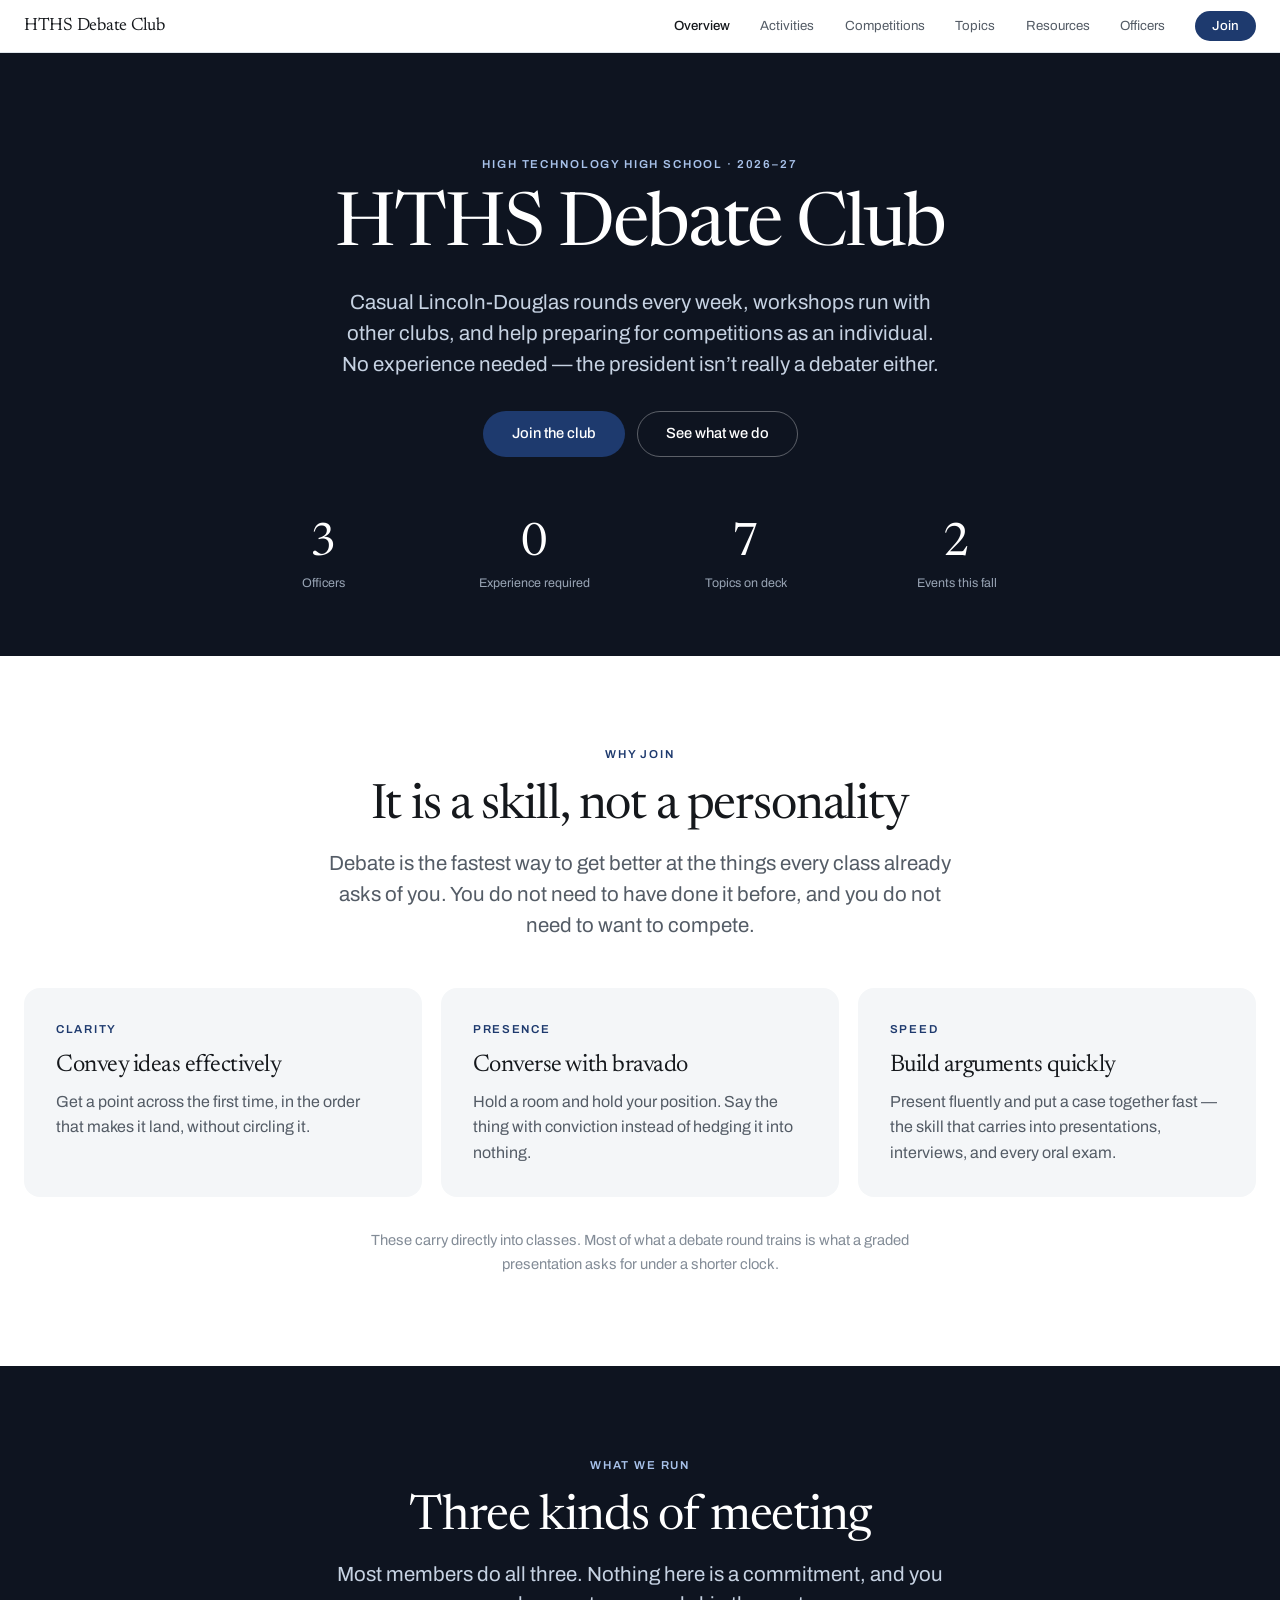
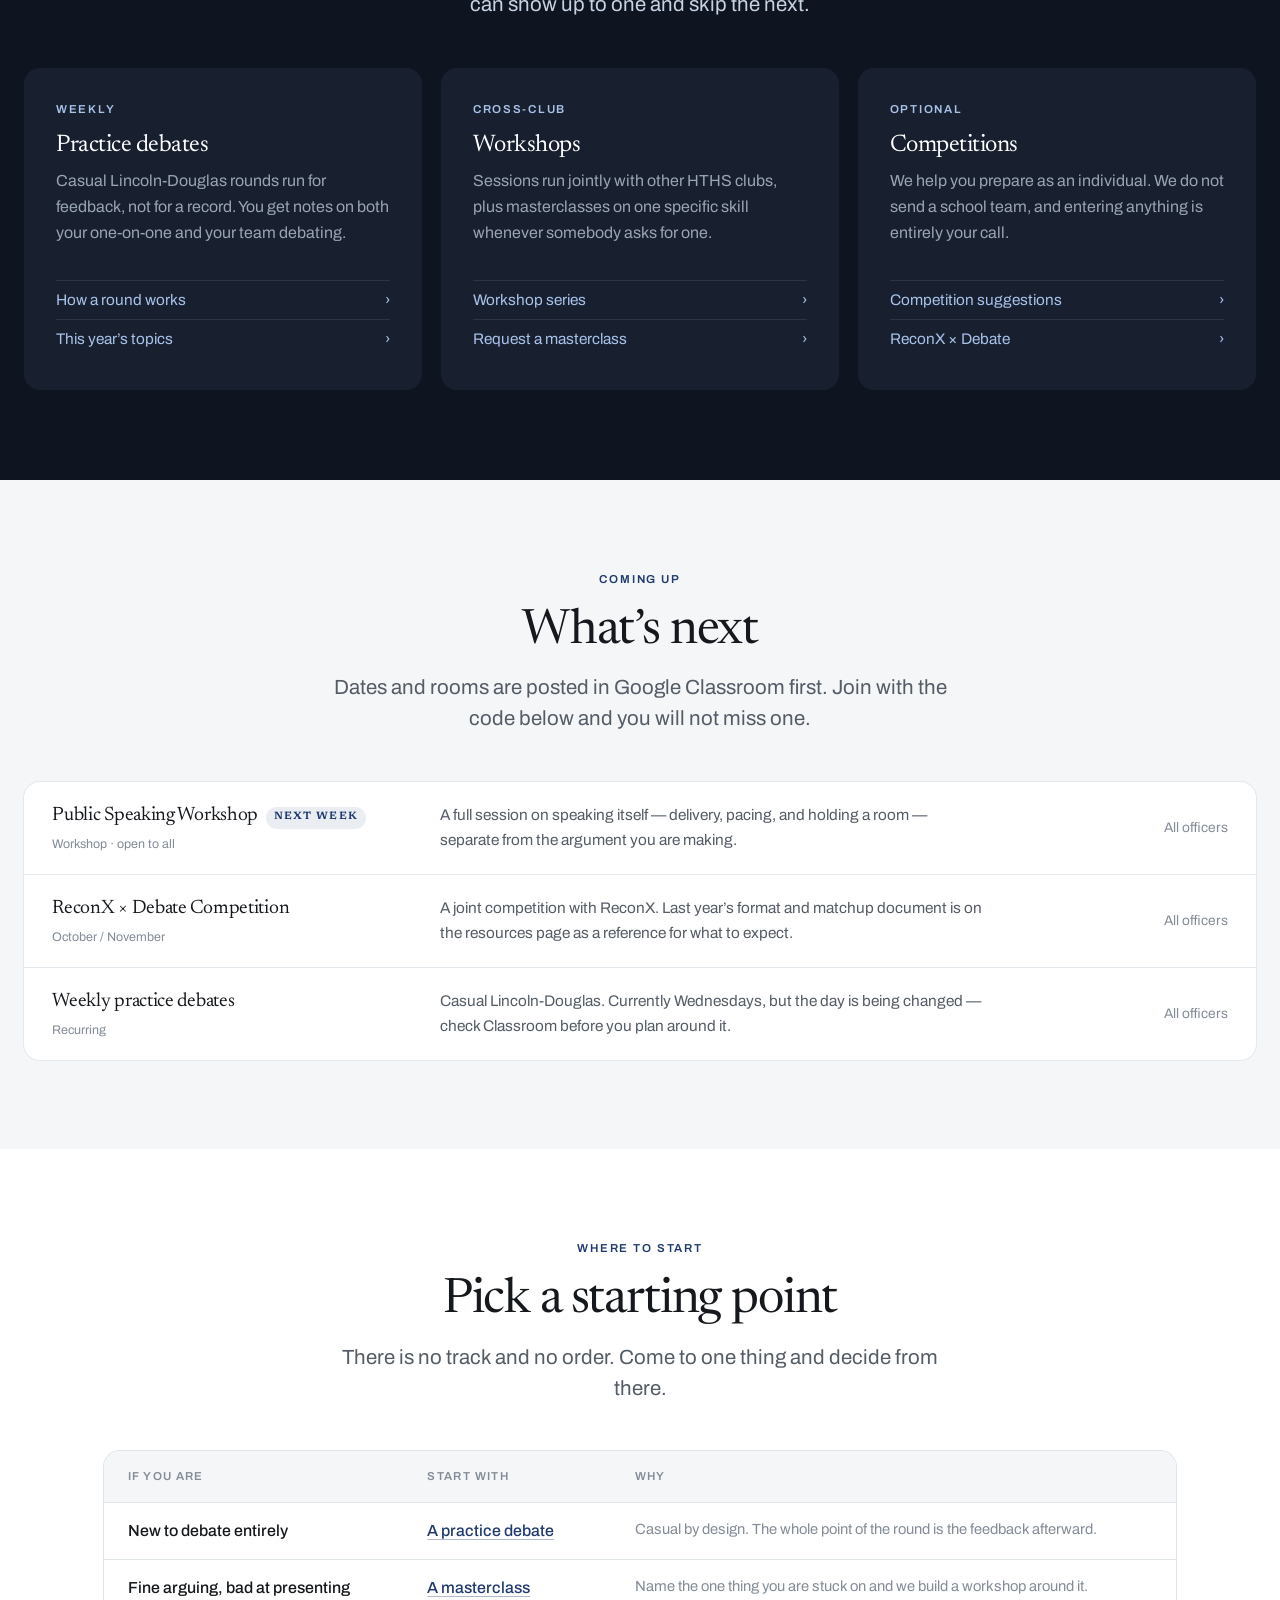
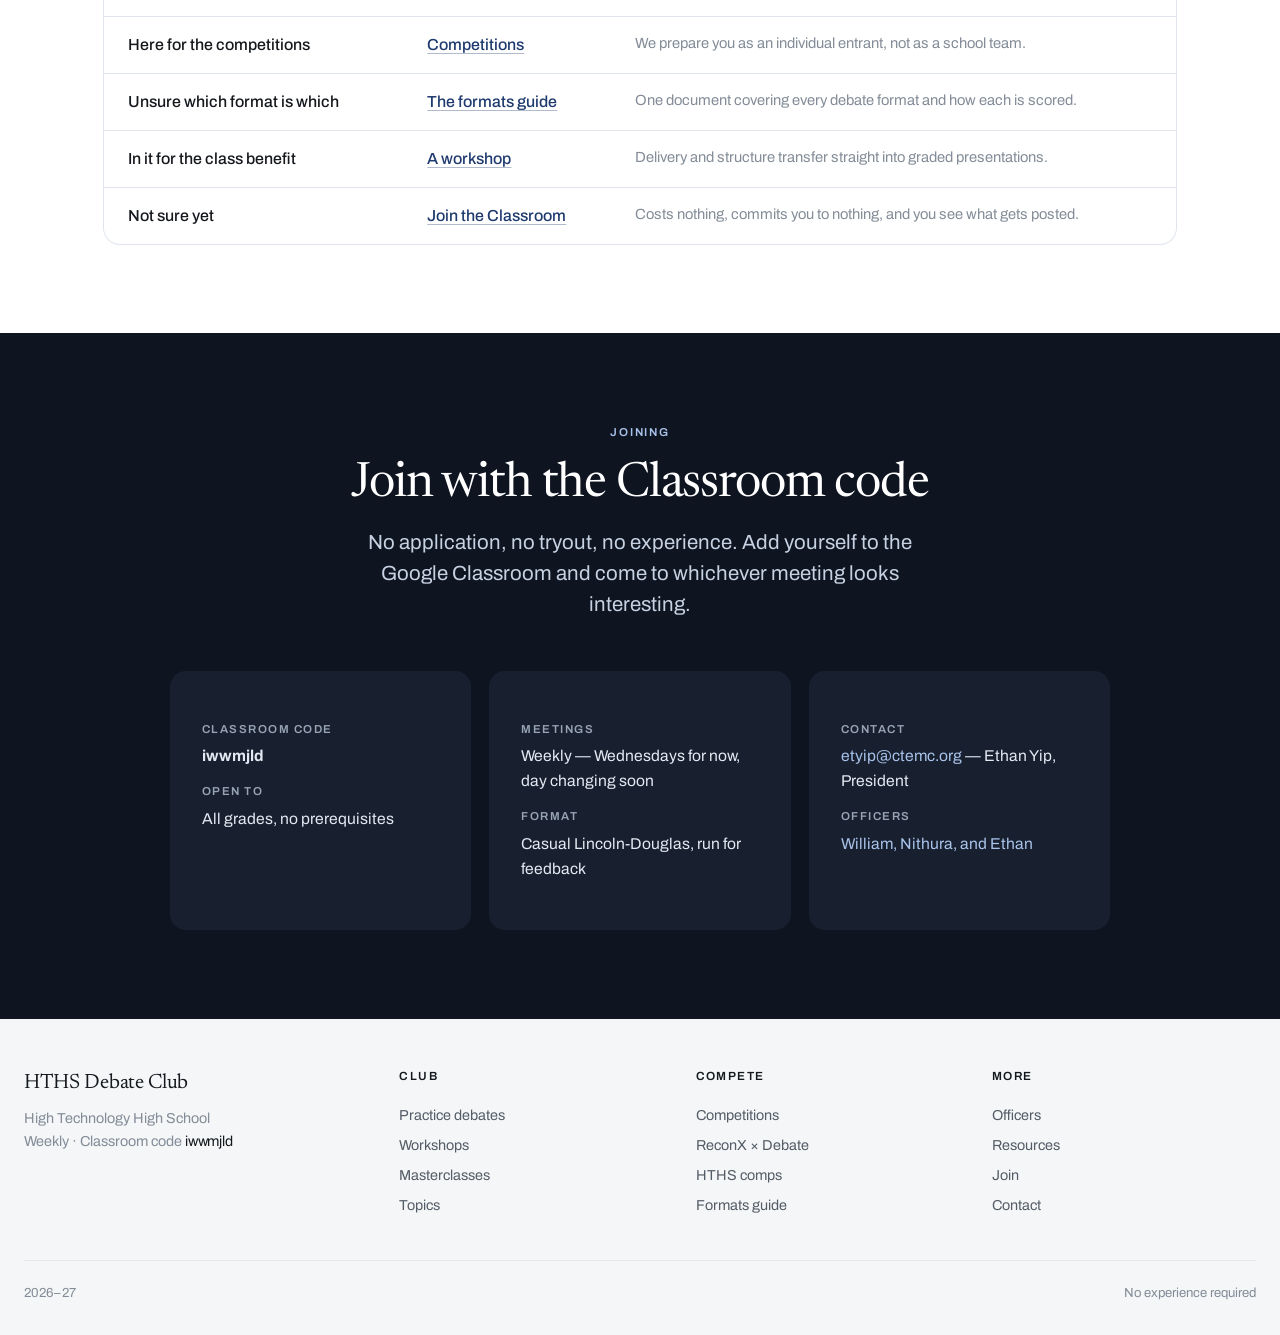
==== index.html @ 720be400 "HTHS Debate Club site" ====
<!doctype html>
<html lang="en">
<head>
<meta charset="utf-8">
<meta name="viewport" content="width=device-width, initial-scale=1">
<title>HTHS Debate Club</title>
<meta name="description" content="Casual Lincoln-Douglas practice, cross-club workshops, and competition prep at High Technology High School. No experience needed.">
<link rel="preconnect" href="https://fonts.googleapis.com">
<link rel="preconnect" href="https://fonts.gstatic.com" crossorigin>
<link href="https://fonts.googleapis.com/css2?family=Archivo:wght@400;500;600&family=Newsreader:opsz,wght@6..72,300;6..72,400;6..72,500&display=swap" rel="stylesheet">
<link rel="stylesheet" href="style.css">
</head>
<body>
<a class="skip" href="#main">Skip to content</a>

<header class="nav">
  <div class="nav-in">
    <a class="brand" href="index.html">HTHS Debate Club</a>
    <button class="nav-tog" aria-expanded="false" aria-label="Menu"><span></span><span></span><span></span></button>
    <nav class="nav-links" aria-label="Primary">
      <a href="index.html" aria-current="page">Overview</a>
      <a href="activities.html">Activities</a>
      <a href="competitions.html">Competitions</a>
      <a href="topics.html">Topics</a>
      <a href="resources.html">Resources</a>
      <a href="officers.html">Officers</a>
      <a class="nav-cta" href="#join">Join</a>
    </nav>
  </div>
</header>

<main id="main">

  <section class="hero dark">
    <div class="wrap">
      <span class="eyebrow">High Technology High School &middot; 2026&ndash;27</span>
      <h1>HTHS Debate Club</h1>
      <p class="sub">Casual Lincoln-Douglas rounds every week, workshops run with other clubs, and help preparing for competitions as an individual. No experience needed &mdash; the president isn&rsquo;t really a debater either.</p>
      <div class="actions">
        <a class="btn" href="#join">Join the club</a>
        <a class="btn btn-2" href="activities.html">See what we do</a>
      </div>
      <div class="stats">
        <div><span class="n">3</span><span class="k">Officers</span></div>
        <div><span class="n">0</span><span class="k">Experience required</span></div>
        <div><span class="n">7</span><span class="k">Topics on deck</span></div>
        <div><span class="n">2</span><span class="k">Events this fall</span></div>
      </div>
    </div>
  </section>

  <section class="sec">
    <div class="wrap-wide">
      <div class="hgroup center">
        <span class="eyebrow">Why join</span>
        <h2>It is a skill, not a personality</h2>
        <p class="sub">Debate is the fastest way to get better at the things every class already asks of you. You do not need to have done it before, and you do not need to want to compete.</p>
      </div>

      <div class="tiles t-3">
        <div class="tile">
          <span class="kick">Clarity</span>
          <h3>Convey ideas effectively</h3>
          <p>Get a point across the first time, in the order that makes it land, without circling it.</p>
        </div>
        <div class="tile">
          <span class="kick">Presence</span>
          <h3>Converse with bravado</h3>
          <p>Hold a room and hold your position. Say the thing with conviction instead of hedging it into nothing.</p>
        </div>
        <div class="tile">
          <span class="kick">Speed</span>
          <h3>Build arguments quickly</h3>
          <p>Present fluently and put a case together fast &mdash; the skill that carries into presentations, interviews, and every oral exam.</p>
        </div>
      </div>

      <p class="note center">These carry directly into classes. Most of what a debate round trains is what a graded presentation asks for under a shorter clock.</p>
    </div>
  </section>

  <section class="sec dark">
    <div class="wrap-wide">
      <div class="hgroup center">
        <span class="eyebrow">What we run</span>
        <h2>Three kinds of meeting</h2>
        <p class="sub">Most members do all three. Nothing here is a commitment, and you can show up to one and skip the next.</p>
      </div>

      <div class="tiles t-3">
        <div class="tile">
          <span class="kick">Weekly</span>
          <h3>Practice debates</h3>
          <p>Casual Lincoln-Douglas rounds run for feedback, not for a record. You get notes on both your one-on-one and your team debating.</p>
          <ul>
            <li><a href="activities.html#practice">How a round works <span>&rsaquo;</span></a></li>
            <li><a href="topics.html">This year&rsquo;s topics <span>&rsaquo;</span></a></li>
          </ul>
        </div>
        <div class="tile">
          <span class="kick">Cross-club</span>
          <h3>Workshops</h3>
          <p>Sessions run jointly with other HTHS clubs, plus masterclasses on one specific skill whenever somebody asks for one.</p>
          <ul>
            <li><a href="activities.html#workshops">Workshop series <span>&rsaquo;</span></a></li>
            <li><a href="activities.html#masterclass">Request a masterclass <span>&rsaquo;</span></a></li>
          </ul>
        </div>
        <div class="tile">
          <span class="kick">Optional</span>
          <h3>Competitions</h3>
          <p>We help you prepare as an individual. We do not send a school team, and entering anything is entirely your call.</p>
          <ul>
            <li><a href="competitions.html">Competition suggestions <span>&rsaquo;</span></a></li>
            <li><a href="competitions.html#reconx">ReconX &times; Debate <span>&rsaquo;</span></a></li>
          </ul>
        </div>
      </div>
    </div>
  </section>

  <section class="sec grey">
    <div class="wrap-wide">
      <div class="hgroup center">
        <span class="eyebrow">Coming up</span>
        <h2>What&rsquo;s next</h2>
        <p class="sub">Dates and rooms are posted in Google Classroom first. Join with the code below and you will not miss one.</p>
      </div>

      <div class="card">
        <a class="card-row" href="activities.html#workshops">
          <div><span class="nm">Public Speaking Workshop<span class="badge">Next week</span></span><span class="tag">Workshop &middot; open to all</span></div>
          <p class="desc">A full session on speaking itself &mdash; delivery, pacing, and holding a room &mdash; separate from the argument you are making.</p>
          <span class="who">All officers</span>
        </a>
        <a class="card-row" href="competitions.html#reconx">
          <div><span class="nm">ReconX &times; Debate Competition</span><span class="tag">October / November</span></div>
          <p class="desc">A joint competition with ReconX. Last year&rsquo;s format and matchup document is on the resources page as a reference for what to expect.</p>
          <span class="who">All officers</span>
        </a>
        <a class="card-row" href="activities.html#practice">
          <div><span class="nm">Weekly practice debates</span><span class="tag">Recurring</span></div>
          <p class="desc">Casual Lincoln-Douglas. Currently Wednesdays, but the day is being changed &mdash; check Classroom before you plan around it.</p>
          <span class="who">All officers</span>
        </a>
      </div>
    </div>
  </section>

  <section class="sec">
    <div class="wrap">
      <div class="hgroup center">
        <span class="eyebrow">Where to start</span>
        <h2>Pick a starting point</h2>
        <p class="sub">There is no track and no order. Come to one thing and decide from there.</p>
      </div>

      <div class="tablewrap">
        <table>
          <thead><tr><th scope="col">If you are</th><th scope="col">Start with</th><th scope="col">Why</th></tr></thead>
          <tbody>
            <tr><td class="key">New to debate entirely</td><td><a class="tlink" href="activities.html#practice">A practice debate</a></td><td class="who">Casual by design. The whole point of the round is the feedback afterward.</td></tr>
            <tr><td class="key">Fine arguing, bad at presenting</td><td><a class="tlink" href="activities.html#masterclass">A masterclass</a></td><td class="who">Name the one thing you are stuck on and we build a workshop around it.</td></tr>
            <tr><td class="key">Here for the competitions</td><td><a class="tlink" href="competitions.html">Competitions</a></td><td class="who">We prepare you as an individual entrant, not as a school team.</td></tr>
            <tr><td class="key">Unsure which format is which</td><td><a class="tlink" href="resources.html#formats">The formats guide</a></td><td class="who">One document covering every debate format and how each is scored.</td></tr>
            <tr><td class="key">In it for the class benefit</td><td><a class="tlink" href="activities.html#workshops">A workshop</a></td><td class="who">Delivery and structure transfer straight into graded presentations.</td></tr>
            <tr><td class="key">Not sure yet</td><td><a class="tlink" href="#join">Join the Classroom</a></td><td class="who">Costs nothing, commits you to nothing, and you see what gets posted.</td></tr>
          </tbody>
        </table>
      </div>
    </div>
  </section>

  <section class="sec dark cta" id="join">
    <div class="wrap-wide">
      <span class="eyebrow">Joining</span>
      <h2>Join with the Classroom code</h2>
      <p class="sub">No application, no tryout, no experience. Add yourself to the Google Classroom and come to whichever meeting looks interesting.</p>

      <div class="cta-info">
        <div class="tile">
          <dl>
            <dt>Classroom code</dt><dd><strong>iwwmjld</strong></dd>
            <dt>Open to</dt><dd>All grades, no prerequisites</dd>
          </dl>
        </div>
        <div class="tile">
          <dl>
            <dt>Meetings</dt><dd>Weekly &mdash; Wednesdays for now, day changing soon</dd>
            <dt>Format</dt><dd>Casual Lincoln-Douglas, run for feedback</dd>
          </dl>
        </div>
        <div class="tile">
          <dl>
            <dt>Contact</dt><dd><a href="mailto:etyip@ctemc.org">etyip@ctemc.org</a> &mdash; Ethan Yip, President</dd>
            <dt>Officers</dt><dd><a href="officers.html">William, Nithura, and Ethan</a></dd>
          </dl>
        </div>
      </div>
    </div>
  </section>

</main>

<footer class="foot">
  <div class="wrap-wide">
    <div class="foot-grid">
      <div class="bl">
        <strong>HTHS Debate Club</strong>
        High Technology High School<br>Weekly &middot; Classroom code <strong style="display:inline;font-size:inherit;font-family:inherit">iwwmjld</strong>
      </div>
      <div>
        <span class="ttl">Club</span>
        <a href="activities.html#practice">Practice debates</a>
        <a href="activities.html#workshops">Workshops</a>
        <a href="activities.html#masterclass">Masterclasses</a>
        <a href="topics.html">Topics</a>
      </div>
      <div>
        <span class="ttl">Compete</span>
        <a href="competitions.html">Competitions</a>
        <a href="competitions.html#reconx">ReconX &times; Debate</a>
        <a href="competitions.html#hths">HTHS comps</a>
        <a href="resources.html#formats">Formats guide</a>
      </div>
      <div>
        <span class="ttl">More</span>
        <a href="officers.html">Officers</a>
        <a href="resources.html">Resources</a>
        <a href="index.html#join">Join</a>
        <a href="mailto:etyip@ctemc.org">Contact</a>
      </div>
    </div>
    <div class="foot-b">
      <span>2026&ndash;27</span>
      <span>No experience required</span>
    </div>
  </div>
</footer>

<script src="site.js"></script>
</body>
</html>
---- style.css ----
/* HTHS Debate Club — 2026-27 */

:root{
  --ink:#15181C;
  --body:#545C66;
  --soft:#838C97;
  --white:#FFFFFF;
  --grey:#F4F6F8;
  --grey-2:#E4E9EE;
  --line:#DFE5EB;
  --black:#0E1420;
  --black-2:#18202F;
  --line-dk:#2B3548;
  --navy:#1E3A6E;
  --navy-2:#2A4E8F;
  --navy-lt:#A8C2EA;

  --serif:"Newsreader",Georgia,serif;
  --sans:"Archivo",-apple-system,BlinkMacSystemFont,"Segoe UI",Helvetica,Arial,sans-serif;

  --gut:1.5rem;
  --maxw:1120px;
  --wide:1320px;
  --r:16px;
  --sec:clamp(4rem,7vw,6.5rem);
}

*{box-sizing:border-box}
html{-webkit-text-size-adjust:100%;scroll-behavior:smooth}
body{
  margin:0;background:var(--white);color:var(--ink);
  font:400 17px/1.6 var(--sans);
  -webkit-font-smoothing:antialiased;
}
img{max-width:100%;display:block}
a{color:inherit;text-decoration:none}

.wrap{max-width:var(--maxw);margin:0 auto;padding:0 var(--gut)}
.wrap-wide{max-width:var(--wide);margin:0 auto;padding:0 var(--gut)}
.sec{padding:var(--sec) 0}
.sec-sm{padding:clamp(2.75rem,4.5vw,4rem) 0}
.grey{background:var(--grey)}
.dark{background:var(--black);color:#fff}

/* ---------- type ---------- */
h1,h2,h3,h4{margin:0;font-family:var(--serif);font-weight:400;line-height:1.08;letter-spacing:-.02em}
h1{font-size:clamp(2.7rem,6vw,4.6rem);line-height:1.02;letter-spacing:-.028em}
h2{font-size:clamp(2rem,3.8vw,3.1rem);letter-spacing:-.024em}
h3{font-size:1.5rem}
h4{font-size:1.18rem}
p{margin:0 0 1em}
p:last-child{margin-bottom:0}

.eyebrow{
  display:block;font-size:.72rem;font-weight:600;letter-spacing:.16em;
  text-transform:uppercase;color:var(--navy);margin-bottom:1.1rem;
}
.dark .eyebrow{color:var(--navy-lt)}
.sub{font-size:clamp(1.1rem,1.6vw,1.32rem);line-height:1.5;color:var(--body)}
.dark .sub{color:#C6D2E2}
.muted{color:var(--body)}
.dark .muted{color:#98A4B4}
.small{font-size:.94rem}

.center{text-align:center}
.center .sub,.center .lead{margin-left:auto;margin-right:auto}
.hgroup{max-width:640px;margin:0 auto 3rem}
.hgroup h2{margin-bottom:.9rem}
.hgroup--left{margin-left:0;text-align:left}

.tlink{color:var(--navy);font-weight:500;text-decoration:underline;text-underline-offset:.18em;text-decoration-thickness:1px;text-decoration-color:rgba(30,58,110,.35)}
.tlink:hover{text-decoration-color:currentColor}
.dark .tlink{color:var(--navy-lt)}

.actions{display:flex;gap:.75rem;flex-wrap:wrap;justify-content:center;margin-top:2rem}
.btn{
  display:inline-flex;align-items:center;justify-content:center;
  padding:.8rem 1.75rem;border-radius:999px;border:1px solid transparent;
  background:var(--navy);color:#fff;line-height:1.2;
  font-size:.92rem;font-weight:500;transition:background .15s ease,border-color .15s ease;
}
.btn:hover{background:var(--navy-2)}
.btn-2{background:transparent;color:var(--ink);border-color:var(--line)}
.btn-2:hover{background:var(--grey);border-color:var(--grey-2)}
.dark .btn-2{color:#fff;border-color:rgba(255,255,255,.32)}
.dark .btn-2:hover{background:rgba(255,255,255,.1);border-color:rgba(255,255,255,.5)}

.more{display:inline-flex;align-items:center;gap:.35rem;color:var(--navy);font-weight:500;font-size:.96rem}
.more:hover{gap:.55rem}
.dark .more{color:var(--navy-lt)}
.morerow{display:flex;gap:1.75rem;flex-wrap:wrap;justify-content:center;margin-top:1.6rem}

/* ---------- nav ---------- */
.nav{position:sticky;top:0;z-index:60;background:rgba(255,255,255,.86);backdrop-filter:saturate(180%) blur(18px);border-bottom:1px solid var(--line)}
.nav-in{max-width:var(--wide);margin:0 auto;padding:0 var(--gut);height:52px;display:flex;align-items:center;gap:1.5rem}
.brand{font-family:var(--serif);font-size:1.12rem;letter-spacing:-.015em;white-space:nowrap;margin-right:auto}
.nav-links{display:flex;align-items:center;gap:1.9rem}
.nav-links a{font-size:.83rem;color:var(--body)}
.nav-links a:hover{color:var(--ink)}
.nav-links a[aria-current="page"]{color:var(--ink);font-weight:500}
.nav-cta{display:inline-flex;align-items:center;padding:.45rem 1.05rem;border-radius:999px;background:var(--navy);color:#fff !important;font-size:.8rem;font-weight:500;line-height:1.2}
.nav-cta:hover{background:var(--navy-2)}
.nav-tog{display:none;background:none;border:0;padding:.35rem;cursor:pointer;color:var(--ink)}
.nav-tog span{display:block;width:19px;height:1.5px;background:currentColor;margin:4px 0}

/* ---------- hero ---------- */
.hero{padding:clamp(4rem,8vw,7rem) 0 clamp(3rem,5vw,4.5rem);text-align:center}
.hero h1{margin-bottom:1.3rem}
.hero .sub{max-width:600px;margin:0 auto}

.stats{
  display:grid;grid-template-columns:repeat(4,1fr);gap:1.5rem;
  max-width:820px;margin:clamp(3rem,5vw,4rem) auto 0;
}
.stats .n{display:block;font-family:var(--serif);font-size:clamp(2.1rem,3.6vw,2.9rem);line-height:1;margin-bottom:.5rem}
.stats .k{font-size:.78rem;color:var(--soft);line-height:1.35;display:block}
.dark .stats .k{color:#98A4B4}

/* page hero */
.phero{padding:clamp(3.2rem,5.5vw,5rem) 0 clamp(2.4rem,4vw,3.4rem);text-align:center}
.phero h1{font-size:clamp(2.3rem,4.6vw,3.5rem);margin-bottom:1.1rem}
.phero .sub{max-width:620px;margin:0 auto}

/* ---------- tiles ---------- */
.tiles{display:grid;gap:1.15rem}
.t-2{grid-template-columns:repeat(2,1fr)}
.t-3{grid-template-columns:repeat(3,1fr)}
.t-4{grid-template-columns:repeat(4,1fr)}
.tile{
  background:var(--grey);border-radius:var(--r);padding:clamp(1.6rem,2.5vw,2.2rem);
  display:flex;flex-direction:column;
}
.grey .tile{background:var(--white)}
.dark .tile{background:var(--black-2)}
.tile h3{margin-bottom:.6rem}
.tile .kick{display:block;font-size:.72rem;font-weight:600;letter-spacing:.15em;text-transform:uppercase;color:var(--navy);margin-bottom:.9rem}
.dark .tile .kick{color:var(--navy-lt)}
.tile p{color:var(--body);font-size:1rem}
.dark .tile p{color:#98A4B4}
.tile ul{list-style:none;margin:1.2rem 0 0;padding:0}
.tile li{padding:.42rem 0;border-top:1px solid var(--line);font-size:.96rem}
.grey .tile li{border-top-color:var(--grey-2)}
.dark .tile li{border-top-color:var(--line-dk)}
.tile li a{display:flex;justify-content:space-between;gap:1rem;color:var(--navy)}
.dark .tile li a{color:var(--navy-lt)}
.tile li a:hover{text-decoration:underline}
.tile .foot{margin-top:auto;padding-top:1.4rem}
.tile--lg{padding:clamp(2rem,3.4vw,3rem)}
.tile--lg h3{font-size:clamp(1.7rem,2.6vw,2.2rem);margin-bottom:.9rem}

/* spec pairs inside tiles */
.pairs{display:grid;grid-template-columns:1fr 1fr;gap:1rem 1.5rem;margin-top:1.5rem}
.pairs dt{font-size:.72rem;font-weight:600;letter-spacing:.12em;text-transform:uppercase;color:var(--soft);margin-bottom:.2rem}
.pairs dd{margin:0;font-size:.96rem;line-height:1.4}
.dark .pairs dd{color:#D6DEEA}

/* ---------- list card ---------- */
.card{background:var(--white);border-radius:var(--r);overflow:hidden;box-shadow:0 0 0 1px var(--line)}
.grey .card{box-shadow:0 0 0 1px var(--grey-2)}
.dark .card{background:var(--black-2);box-shadow:none}
.card-row{
  display:grid;grid-template-columns:minmax(0,1fr) minmax(0,1.5fr) minmax(0,.6fr);
  gap:1.5rem;align-items:center;padding:1.15rem clamp(1.3rem,2.2vw,1.9rem);
  border-top:1px solid var(--line);
}
.card-row:first-child{border-top:0}
.grey .card-row{border-top-color:var(--grey-2)}
.dark .card-row{border-top-color:var(--line-dk)}
a.card-row:hover{background:var(--grey)}
.dark a.card-row:hover{background:#222D40}
.card-row .nm{font-family:var(--serif);font-size:1.22rem;letter-spacing:-.015em;display:block}
.card-row .tag{display:block;font-size:.78rem;color:var(--soft);margin-top:.25rem}
.card-row .desc{margin:0;color:var(--body);font-size:.96rem}
.dark .card-row .desc{color:#98A4B4}
.card-row .who{font-size:.86rem;color:var(--soft);text-align:right}
.badge{
  display:inline-block;font-size:.66rem;font-weight:600;letter-spacing:.1em;text-transform:uppercase;
  color:var(--navy);background:rgba(30,58,110,.09);padding:.16rem .5rem;border-radius:999px;margin-left:.5rem;
  vertical-align:.1em;
}
.dark .badge{color:var(--navy-lt);background:rgba(168,194,234,.16)}

/* ---------- detail block ---------- */
.detail{display:grid;grid-template-columns:minmax(0,1fr) minmax(0,1.15fr);gap:clamp(2rem,5vw,4.5rem);align-items:start}
.detail + .detail{margin-top:clamp(3rem,5vw,4.5rem);padding-top:clamp(3rem,5vw,4.5rem);border-top:1px solid var(--line)}
.grey .detail + .detail{border-top-color:var(--grey-2)}
.detail h3{font-size:clamp(1.7rem,2.6vw,2.15rem);margin-bottom:.7rem}
.detail .tag{display:block;font-size:.8rem;color:var(--soft);margin-bottom:1.1rem}
.detail p{color:var(--body)}
.detail .who{font-size:.92rem;color:var(--soft);margin-top:1.1rem}

/* ---------- table ---------- */
.tablewrap{overflow-x:auto;border-radius:var(--r);box-shadow:0 0 0 1px var(--line);background:var(--white)}
.grey .tablewrap{box-shadow:0 0 0 1px var(--grey-2)}
.dark .tablewrap{background:var(--black-2);box-shadow:none}
table{width:100%;border-collapse:collapse;font-size:1rem}
th{
  text-align:left;font-size:.72rem;font-weight:600;letter-spacing:.12em;text-transform:uppercase;
  color:var(--soft);padding:1rem 1.5rem;background:var(--grey);
}
.grey th{background:var(--grey-2)}
.dark th{background:#222D40;color:#98A4B4}
td{padding:.95rem 1.5rem;border-top:1px solid var(--line);vertical-align:top}
.grey td{border-top-color:var(--grey-2)}
.dark td{border-top-color:var(--line-dk)}
td.key{font-weight:500}
td.who{color:var(--soft);font-size:.92rem}
tbody tr:hover td{background:rgba(30,58,110,.03)}

/* ---------- people ---------- */
.people{display:grid;grid-template-columns:repeat(4,1fr);gap:1.6rem 1.15rem}
.card-p{background:var(--grey);border-radius:var(--r);overflow:hidden}
.grey .card-p{background:var(--white)}
.portrait{position:relative;aspect-ratio:1/1;background:var(--grey-2)}
.grey .portrait{background:var(--grey)}
.portrait img{position:absolute;inset:0;width:100%;height:100%;object-fit:cover}
.portrait .ini{
  position:absolute;inset:0;display:flex;align-items:center;justify-content:center;
  font-family:var(--serif);font-size:2rem;color:var(--soft);
}
.card-p .meta{padding:1.05rem 1.15rem 1.25rem}
.card-p .nm{display:block;font-family:var(--serif);font-size:1.24rem;letter-spacing:-.015em;line-height:1.2}
.card-p .ttl{display:block;font-size:.82rem;color:var(--soft);margin-top:.3rem;line-height:1.35}
.card-p--lead .ttl{color:var(--navy)}

/* ---------- resources ---------- */
.res{margin-top:1rem}
.res a,.res span.pending{
  display:flex;justify-content:space-between;align-items:baseline;gap:1.5rem;
  padding:.72rem 0;border-top:1px solid var(--line);font-size:.98rem;
}
.grey .res a,.grey .res span.pending{border-top-color:var(--grey-2)}
.res a{color:var(--navy)}
.res a:hover{text-decoration:underline}
.res .meta{font-size:.72rem;color:var(--soft);white-space:nowrap}
.res span.pending{color:var(--soft)}
.res-h{display:block;font-size:.74rem;font-weight:600;letter-spacing:.13em;text-transform:uppercase;color:var(--ink);margin-bottom:.3rem}
.note{color:var(--soft);font-size:.92rem;max-width:70ch;margin:2rem auto 0}
.note code{font-size:.9em;background:var(--grey);padding:.1em .35em;border-radius:4px}
.dark .note{color:#98A4B4}
.dark .note code{background:var(--black-2);color:#D6DEEA}

/* ---------- jump ---------- */
.jump{background:var(--white);border-bottom:1px solid var(--line);position:sticky;top:52px;z-index:50}
.jump .wrap-wide{display:flex;gap:.5rem;overflow-x:auto;padding-top:.7rem;padding-bottom:.7rem;scrollbar-width:none}
.jump .wrap-wide::-webkit-scrollbar{display:none}
.jump a{
  flex:none;font-size:.82rem;line-height:1;color:var(--body);white-space:nowrap;
  padding:.5rem .95rem;border-radius:999px;background:var(--grey);
  transition:background .15s ease,color .15s ease;
}
.jump a:hover{background:var(--grey-2);color:var(--ink)}

/* ---------- cta ---------- */
.cta{text-align:center}
.cta h2{margin-bottom:1rem}
.cta .sub{max-width:560px;margin:0 auto}
.cta-info{
  display:grid;grid-template-columns:repeat(3,1fr);gap:1.15rem;
  max-width:940px;margin:clamp(2.5rem,4vw,3.5rem) auto 0;text-align:left;
}
.cta-info .tile{background:var(--black-2)}
.cta-info dt{font-size:.72rem;font-weight:600;letter-spacing:.13em;text-transform:uppercase;color:#98A4B4;margin-bottom:.3rem}
.cta-info dd{margin:0 0 .9rem;font-size:.98rem;color:#E3E9F2}
.cta-info dd:last-child{margin-bottom:0}
.cta-info a{color:var(--navy-lt)}
.cta-info a:hover{text-decoration:underline}

/* ---------- footer ---------- */
.foot{background:var(--grey);padding:3rem 0 2rem;font-size:.9rem}
.foot-grid{display:grid;grid-template-columns:minmax(0,1.3fr) repeat(3,minmax(0,1fr));gap:2rem}
.foot .ttl{display:block;font-size:.74rem;font-weight:600;letter-spacing:.12em;text-transform:uppercase;color:var(--ink);margin-bottom:.85rem}
.foot a{display:block;padding:.22rem 0;color:var(--body)}
.foot a:hover{color:var(--navy)}
.foot .bl{color:var(--soft);line-height:1.6}
.foot .bl strong{display:block;font-family:var(--serif);font-weight:400;font-size:1.3rem;color:var(--ink);margin-bottom:.4rem;letter-spacing:-.015em}
.foot-b{margin-top:2.5rem;padding-top:1.3rem;border-top:1px solid var(--grey-2);display:flex;justify-content:space-between;gap:1.5rem;flex-wrap:wrap;color:var(--soft);font-size:.82rem}

/* ---------- misc ---------- */
.skip{position:absolute;left:-9999px}
.skip:focus{left:1rem;top:1rem;background:var(--navy);color:#fff;padding:.6rem 1rem;border-radius:8px;z-index:99}
.mt{margin-top:2rem}

/* ---------- responsive ---------- */
@media (max-width:940px){
  .t-4,.people{grid-template-columns:repeat(2,1fr)}
  .t-3{grid-template-columns:1fr}
  .detail{grid-template-columns:1fr;gap:1.5rem}
  .card-row{grid-template-columns:1fr;gap:.6rem;align-items:start}
  .card-row .who{text-align:left}
  .cta-info{grid-template-columns:1fr}
  .foot-grid{grid-template-columns:1fr 1fr}
  .foot .bl{grid-column:1 / -1}
  .nav-links{
    position:absolute;left:0;right:0;top:52px;background:var(--white);
    border-bottom:1px solid var(--line);flex-direction:column;align-items:stretch;
    gap:0;padding:.5rem var(--gut) 1.3rem;display:none;
  }
  .nav-links.open{display:flex}
  .nav-links a{padding:.75rem 0;font-size:.98rem}
  .nav-cta{margin-top:.8rem;text-align:center;padding:.75rem}
  .nav-tog{display:block}
  .jump{position:static}
}
@media (max-width:640px){
  .t-2{grid-template-columns:1fr}
  .stats{grid-template-columns:1fr 1fr;gap:1.8rem 1rem}
  .pairs{grid-template-columns:1fr}
  .people{grid-template-columns:1fr 1fr}
  .foot-grid{grid-template-columns:1fr}
  th,td{padding:.8rem 1rem}
}
@media (prefers-reduced-motion:reduce){html{scroll-behavior:auto}}
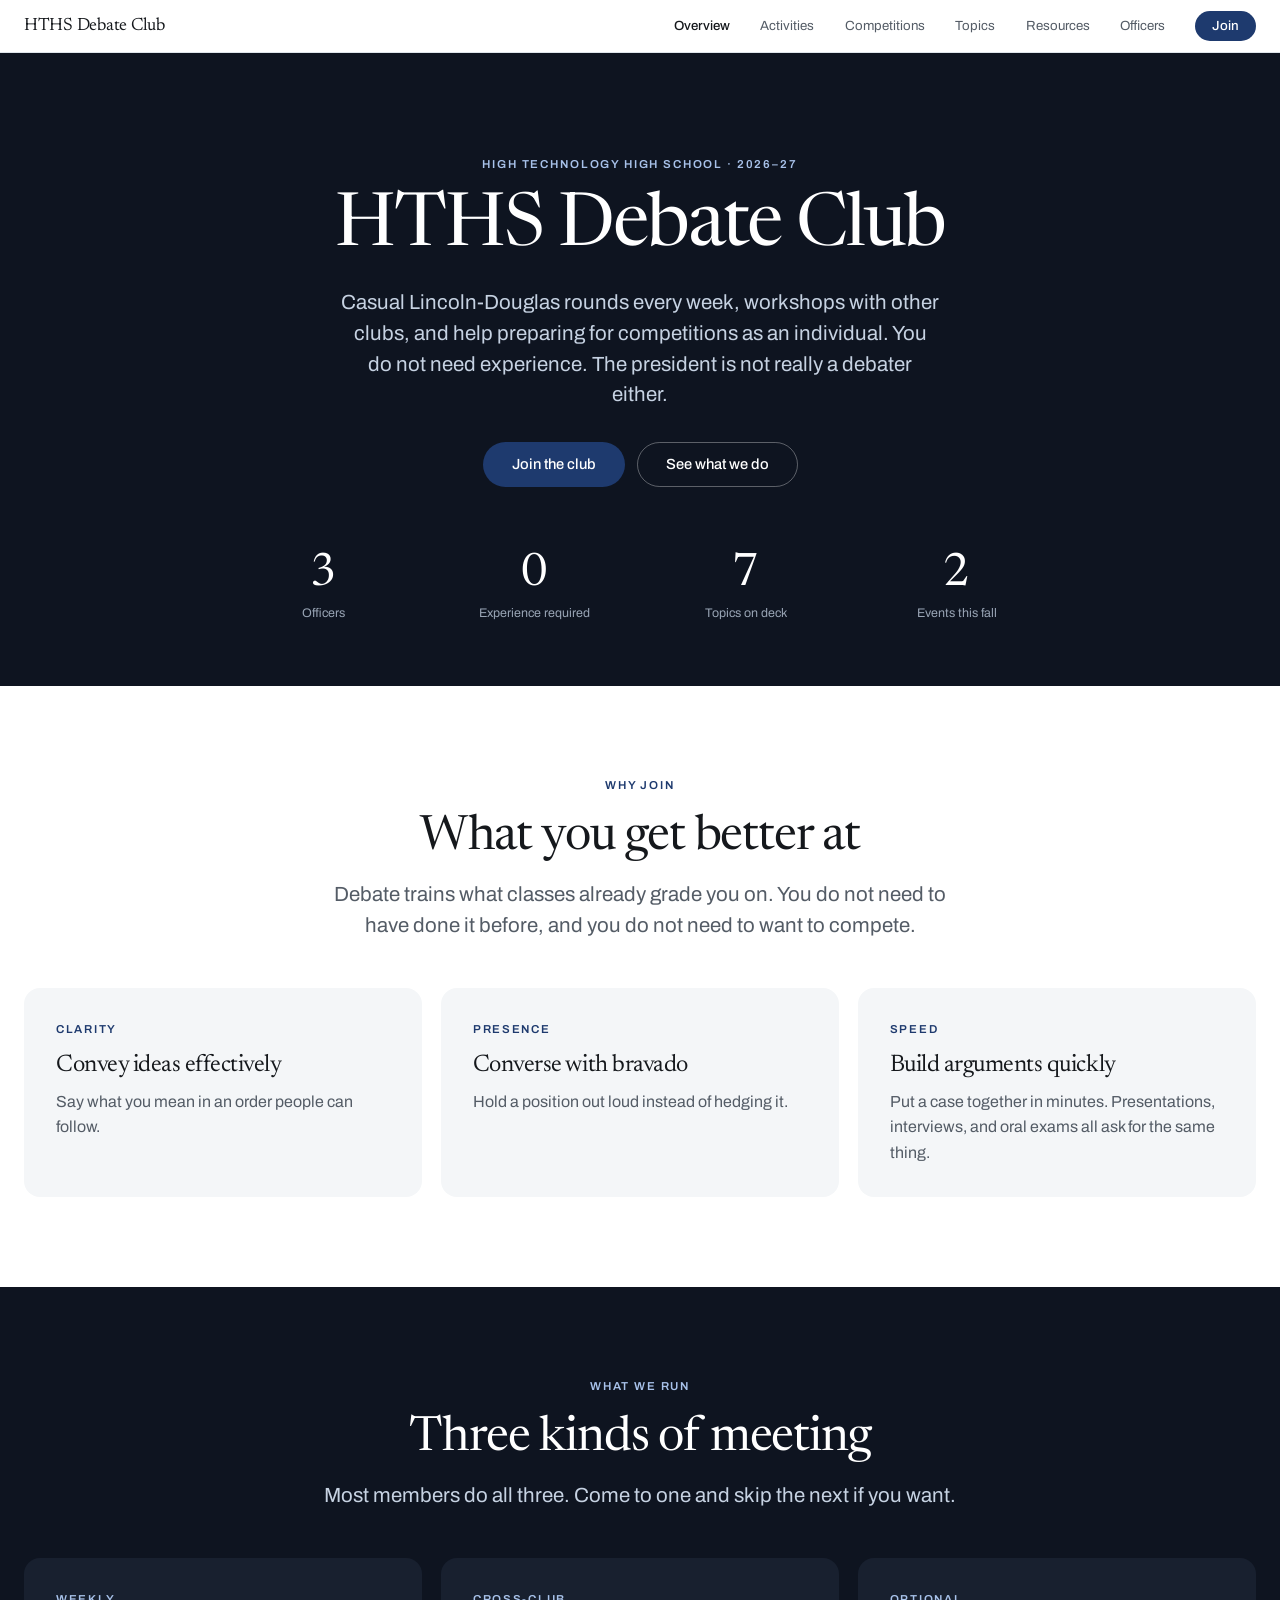
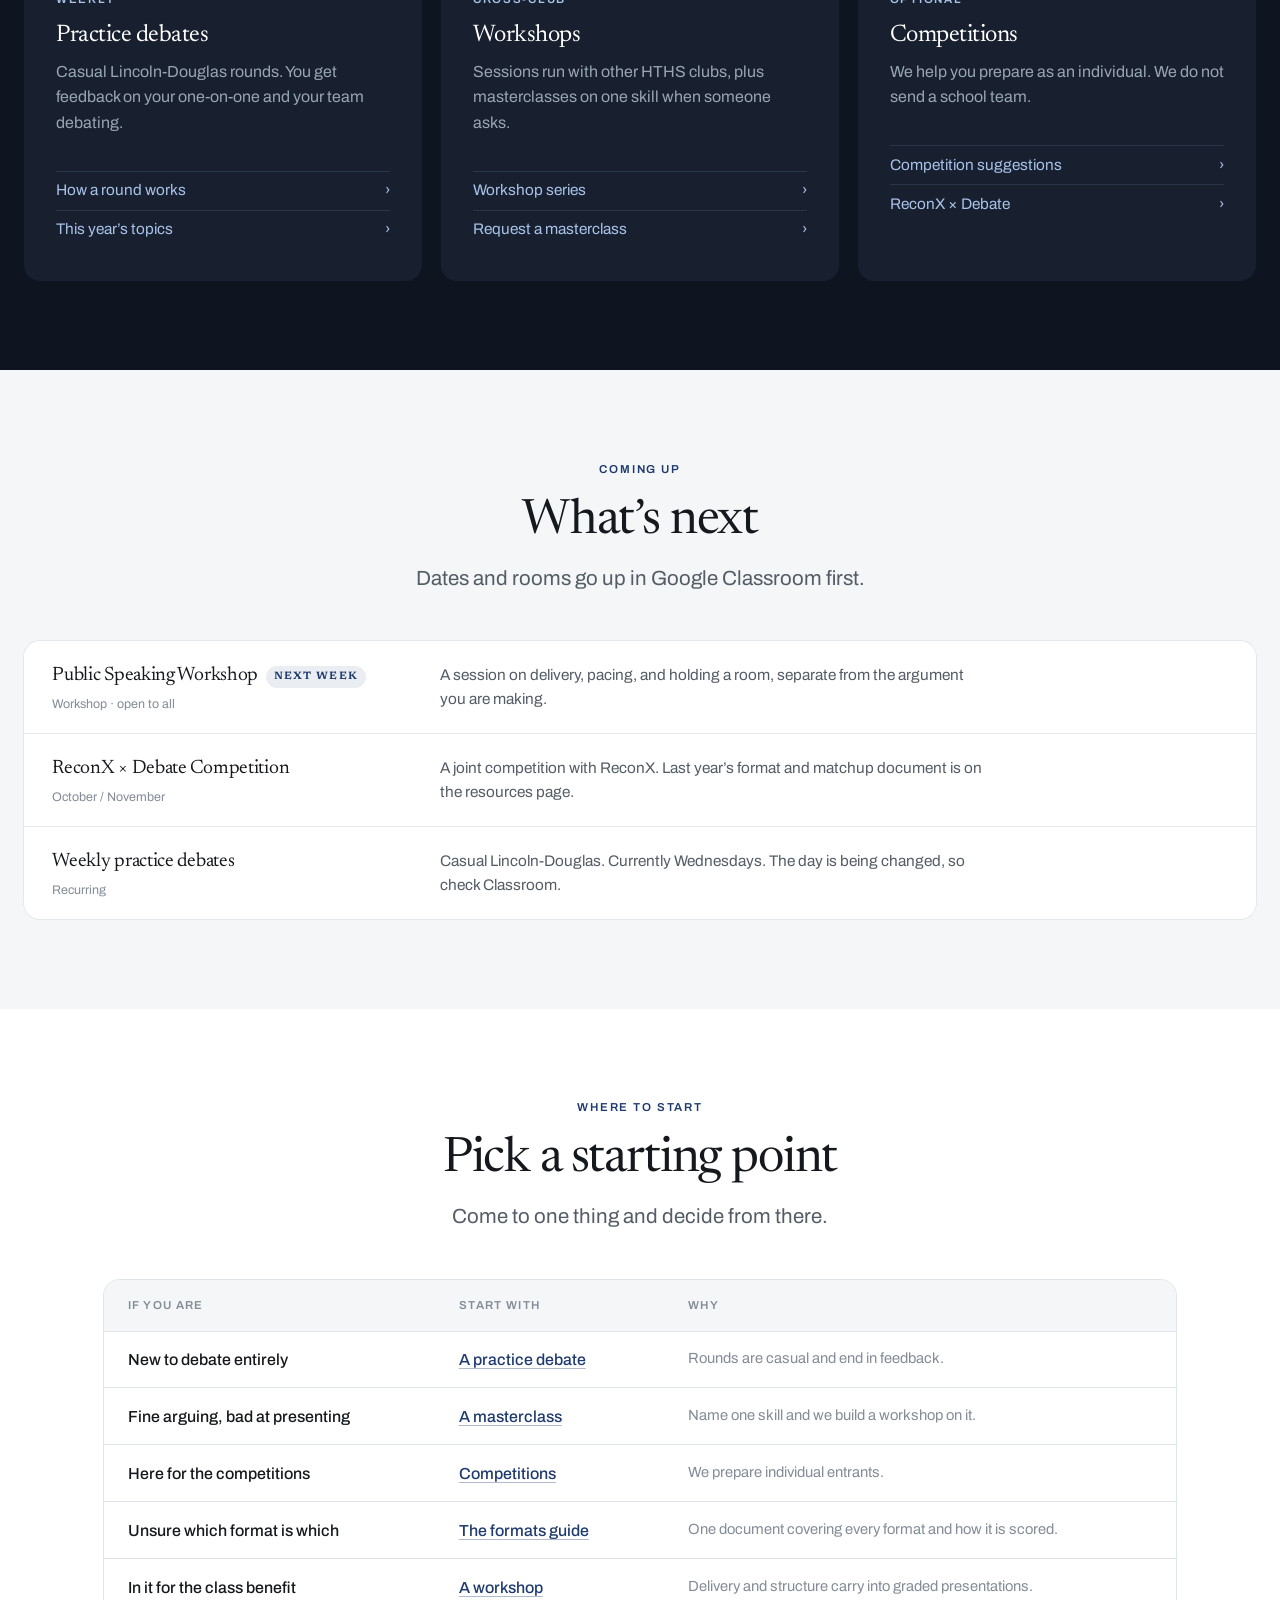
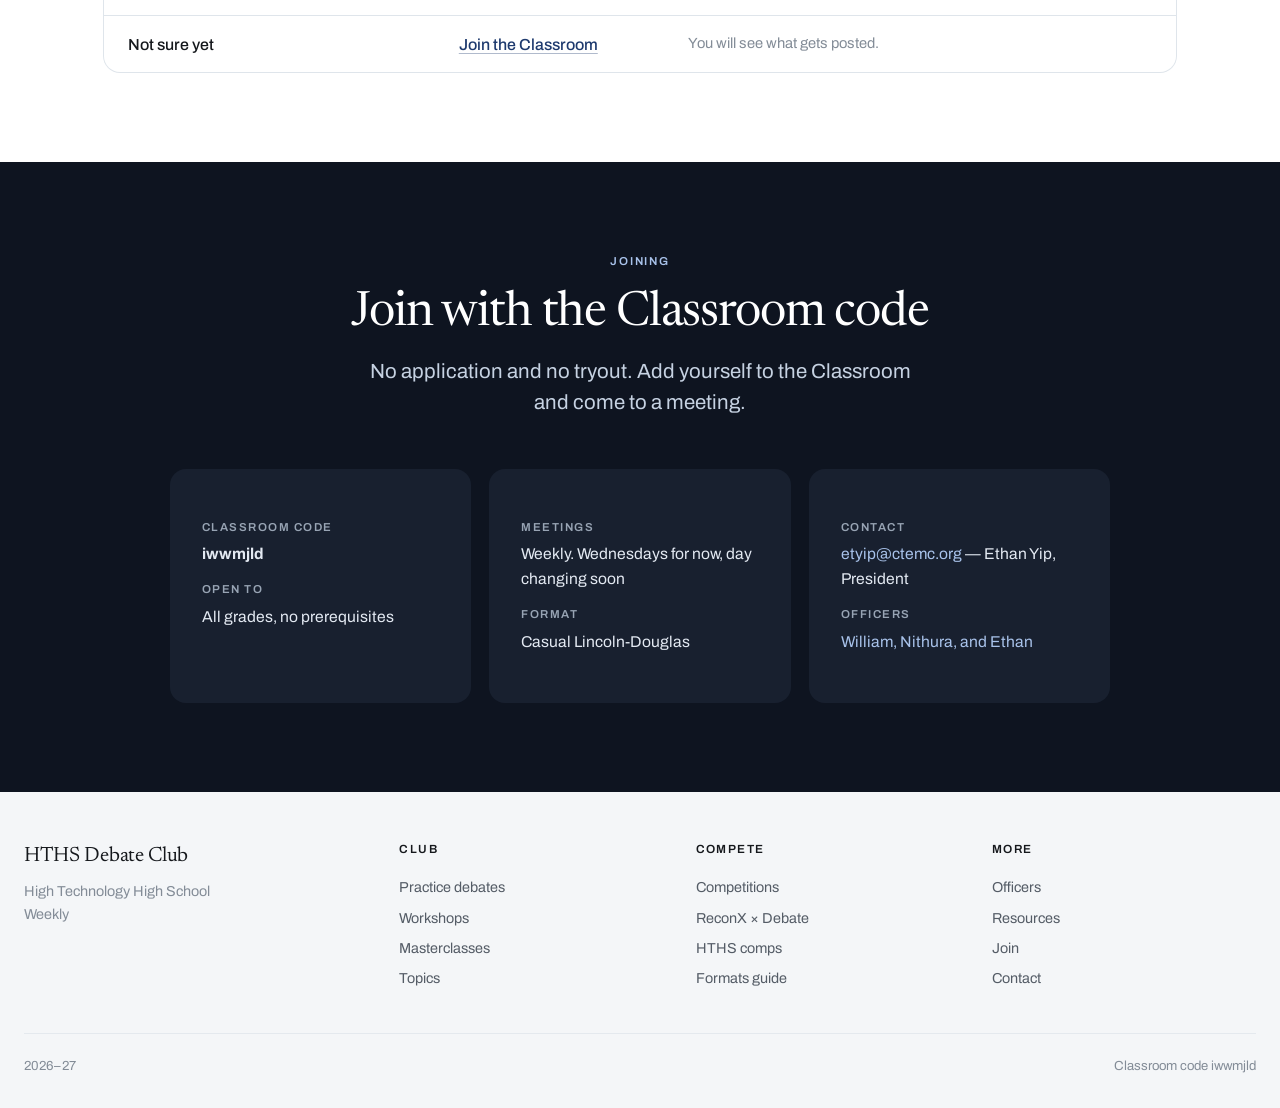
==== commit 7f3c0986: "Plainer copy; remove duplicated sections and boilerplate" ====
--- a/index.html
+++ b/index.html
@@ -35,7 +35,7 @@
     <div class="wrap">
       <span class="eyebrow">High Technology High School &middot; 2026&ndash;27</span>
       <h1>HTHS Debate Club</h1>
-      <p class="sub">Casual Lincoln-Douglas rounds every week, workshops run with other clubs, and help preparing for competitions as an individual. No experience needed &mdash; the president isn&rsquo;t really a debater either.</p>
+      <p class="sub">Casual Lincoln-Douglas rounds every week, workshops with other clubs, and help preparing for competitions as an individual. You do not need experience. The president is not really a debater either.</p>
       <div class="actions">
         <a class="btn" href="#join">Join the club</a>
         <a class="btn btn-2" href="activities.html">See what we do</a>
@@ -53,29 +53,28 @@
     <div class="wrap-wide">
       <div class="hgroup center">
         <span class="eyebrow">Why join</span>
-        <h2>It is a skill, not a personality</h2>
-        <p class="sub">Debate is the fastest way to get better at the things every class already asks of you. You do not need to have done it before, and you do not need to want to compete.</p>
+        <h2>What you get better at</h2>
+        <p class="sub">Debate trains what classes already grade you on. You do not need to have done it before, and you do not need to want to compete.</p>
       </div>
 
       <div class="tiles t-3">
         <div class="tile">
           <span class="kick">Clarity</span>
           <h3>Convey ideas effectively</h3>
-          <p>Get a point across the first time, in the order that makes it land, without circling it.</p>
+          <p>Say what you mean in an order people can follow.</p>
         </div>
         <div class="tile">
           <span class="kick">Presence</span>
           <h3>Converse with bravado</h3>
-          <p>Hold a room and hold your position. Say the thing with conviction instead of hedging it into nothing.</p>
+          <p>Hold a position out loud instead of hedging it.</p>
         </div>
         <div class="tile">
           <span class="kick">Speed</span>
           <h3>Build arguments quickly</h3>
-          <p>Present fluently and put a case together fast &mdash; the skill that carries into presentations, interviews, and every oral exam.</p>
-        </div>
-      </div>
-
-      <p class="note center">These carry directly into classes. Most of what a debate round trains is what a graded presentation asks for under a shorter clock.</p>
+          <p>Put a case together in minutes. Presentations, interviews, and oral exams all ask for the same thing.</p>
+        </div>
+      </div>
+
     </div>
   </section>
 
@@ -84,14 +83,14 @@
       <div class="hgroup center">
         <span class="eyebrow">What we run</span>
         <h2>Three kinds of meeting</h2>
-        <p class="sub">Most members do all three. Nothing here is a commitment, and you can show up to one and skip the next.</p>
+        <p class="sub">Most members do all three. Come to one and skip the next if you want.</p>
       </div>
 
       <div class="tiles t-3">
         <div class="tile">
           <span class="kick">Weekly</span>
           <h3>Practice debates</h3>
-          <p>Casual Lincoln-Douglas rounds run for feedback, not for a record. You get notes on both your one-on-one and your team debating.</p>
+          <p>Casual Lincoln-Douglas rounds. You get feedback on your one-on-one and your team debating.</p>
           <ul>
             <li><a href="activities.html#practice">How a round works <span>&rsaquo;</span></a></li>
             <li><a href="topics.html">This year&rsquo;s topics <span>&rsaquo;</span></a></li>
@@ -100,7 +99,7 @@
         <div class="tile">
           <span class="kick">Cross-club</span>
           <h3>Workshops</h3>
-          <p>Sessions run jointly with other HTHS clubs, plus masterclasses on one specific skill whenever somebody asks for one.</p>
+          <p>Sessions run with other HTHS clubs, plus masterclasses on one skill when someone asks.</p>
           <ul>
             <li><a href="activities.html#workshops">Workshop series <span>&rsaquo;</span></a></li>
             <li><a href="activities.html#masterclass">Request a masterclass <span>&rsaquo;</span></a></li>
@@ -109,7 +108,7 @@
         <div class="tile">
           <span class="kick">Optional</span>
           <h3>Competitions</h3>
-          <p>We help you prepare as an individual. We do not send a school team, and entering anything is entirely your call.</p>
+          <p>We help you prepare as an individual. We do not send a school team.</p>
           <ul>
             <li><a href="competitions.html">Competition suggestions <span>&rsaquo;</span></a></li>
             <li><a href="competitions.html#reconx">ReconX &times; Debate <span>&rsaquo;</span></a></li>
@@ -124,24 +123,21 @@
       <div class="hgroup center">
         <span class="eyebrow">Coming up</span>
         <h2>What&rsquo;s next</h2>
-        <p class="sub">Dates and rooms are posted in Google Classroom first. Join with the code below and you will not miss one.</p>
+        <p class="sub">Dates and rooms go up in Google Classroom first.</p>
       </div>
 
       <div class="card">
         <a class="card-row" href="activities.html#workshops">
           <div><span class="nm">Public Speaking Workshop<span class="badge">Next week</span></span><span class="tag">Workshop &middot; open to all</span></div>
-          <p class="desc">A full session on speaking itself &mdash; delivery, pacing, and holding a room &mdash; separate from the argument you are making.</p>
-          <span class="who">All officers</span>
+          <p class="desc">A session on delivery, pacing, and holding a room, separate from the argument you are making.</p>
         </a>
         <a class="card-row" href="competitions.html#reconx">
           <div><span class="nm">ReconX &times; Debate Competition</span><span class="tag">October / November</span></div>
-          <p class="desc">A joint competition with ReconX. Last year&rsquo;s format and matchup document is on the resources page as a reference for what to expect.</p>
-          <span class="who">All officers</span>
+          <p class="desc">A joint competition with ReconX. Last year&rsquo;s format and matchup document is on the resources page.</p>
         </a>
         <a class="card-row" href="activities.html#practice">
           <div><span class="nm">Weekly practice debates</span><span class="tag">Recurring</span></div>
-          <p class="desc">Casual Lincoln-Douglas. Currently Wednesdays, but the day is being changed &mdash; check Classroom before you plan around it.</p>
-          <span class="who">All officers</span>
+          <p class="desc">Casual Lincoln-Douglas. Currently Wednesdays. The day is being changed, so check Classroom.</p>
         </a>
       </div>
     </div>
@@ -152,19 +148,19 @@
       <div class="hgroup center">
         <span class="eyebrow">Where to start</span>
         <h2>Pick a starting point</h2>
-        <p class="sub">There is no track and no order. Come to one thing and decide from there.</p>
+        <p class="sub">Come to one thing and decide from there.</p>
       </div>
 
       <div class="tablewrap">
         <table>
           <thead><tr><th scope="col">If you are</th><th scope="col">Start with</th><th scope="col">Why</th></tr></thead>
           <tbody>
-            <tr><td class="key">New to debate entirely</td><td><a class="tlink" href="activities.html#practice">A practice debate</a></td><td class="who">Casual by design. The whole point of the round is the feedback afterward.</td></tr>
-            <tr><td class="key">Fine arguing, bad at presenting</td><td><a class="tlink" href="activities.html#masterclass">A masterclass</a></td><td class="who">Name the one thing you are stuck on and we build a workshop around it.</td></tr>
-            <tr><td class="key">Here for the competitions</td><td><a class="tlink" href="competitions.html">Competitions</a></td><td class="who">We prepare you as an individual entrant, not as a school team.</td></tr>
-            <tr><td class="key">Unsure which format is which</td><td><a class="tlink" href="resources.html#formats">The formats guide</a></td><td class="who">One document covering every debate format and how each is scored.</td></tr>
-            <tr><td class="key">In it for the class benefit</td><td><a class="tlink" href="activities.html#workshops">A workshop</a></td><td class="who">Delivery and structure transfer straight into graded presentations.</td></tr>
-            <tr><td class="key">Not sure yet</td><td><a class="tlink" href="#join">Join the Classroom</a></td><td class="who">Costs nothing, commits you to nothing, and you see what gets posted.</td></tr>
+            <tr><td class="key">New to debate entirely</td><td><a class="tlink" href="activities.html#practice">A practice debate</a></td><td class="who">Rounds are casual and end in feedback.</td></tr>
+            <tr><td class="key">Fine arguing, bad at presenting</td><td><a class="tlink" href="activities.html#masterclass">A masterclass</a></td><td class="who">Name one skill and we build a workshop on it.</td></tr>
+            <tr><td class="key">Here for the competitions</td><td><a class="tlink" href="competitions.html">Competitions</a></td><td class="who">We prepare individual entrants.</td></tr>
+            <tr><td class="key">Unsure which format is which</td><td><a class="tlink" href="resources.html#formats">The formats guide</a></td><td class="who">One document covering every format and how it is scored.</td></tr>
+            <tr><td class="key">In it for the class benefit</td><td><a class="tlink" href="activities.html#workshops">A workshop</a></td><td class="who">Delivery and structure carry into graded presentations.</td></tr>
+            <tr><td class="key">Not sure yet</td><td><a class="tlink" href="#join">Join the Classroom</a></td><td class="who">You will see what gets posted.</td></tr>
           </tbody>
         </table>
       </div>
@@ -175,7 +171,7 @@
     <div class="wrap-wide">
       <span class="eyebrow">Joining</span>
       <h2>Join with the Classroom code</h2>
-      <p class="sub">No application, no tryout, no experience. Add yourself to the Google Classroom and come to whichever meeting looks interesting.</p>
+      <p class="sub">No application and no tryout. Add yourself to the Classroom and come to a meeting.</p>
 
       <div class="cta-info">
         <div class="tile">
@@ -186,8 +182,8 @@
         </div>
         <div class="tile">
           <dl>
-            <dt>Meetings</dt><dd>Weekly &mdash; Wednesdays for now, day changing soon</dd>
-            <dt>Format</dt><dd>Casual Lincoln-Douglas, run for feedback</dd>
+            <dt>Meetings</dt><dd>Weekly. Wednesdays for now, day changing soon</dd>
+            <dt>Format</dt><dd>Casual Lincoln-Douglas</dd>
           </dl>
         </div>
         <div class="tile">
@@ -207,7 +203,7 @@
     <div class="foot-grid">
       <div class="bl">
         <strong>HTHS Debate Club</strong>
-        High Technology High School<br>Weekly &middot; Classroom code <strong style="display:inline;font-size:inherit;font-family:inherit">iwwmjld</strong>
+        High Technology High School<br>Weekly
       </div>
       <div>
         <span class="ttl">Club</span>
@@ -233,7 +229,7 @@
     </div>
     <div class="foot-b">
       <span>2026&ndash;27</span>
-      <span>No experience required</span>
+      <span>Classroom code iwwmjld</span>
     </div>
   </div>
 </footer>
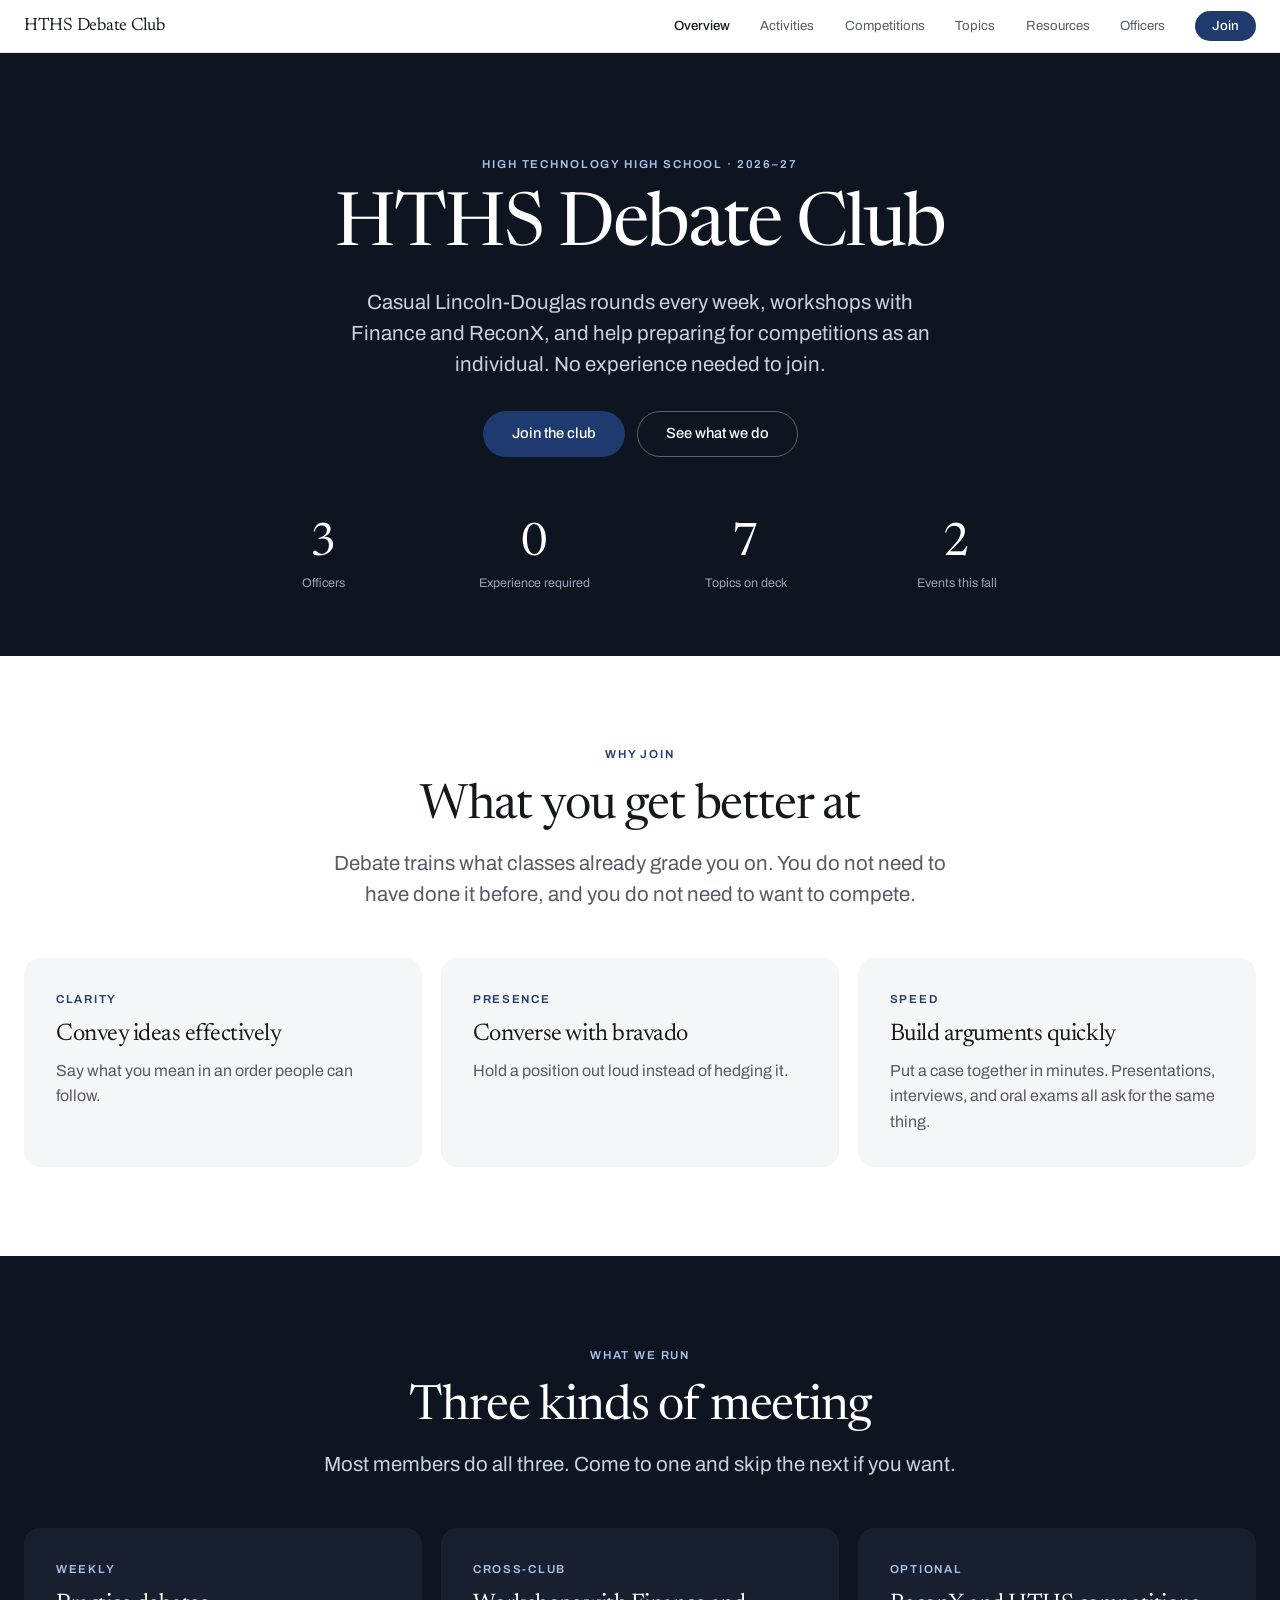
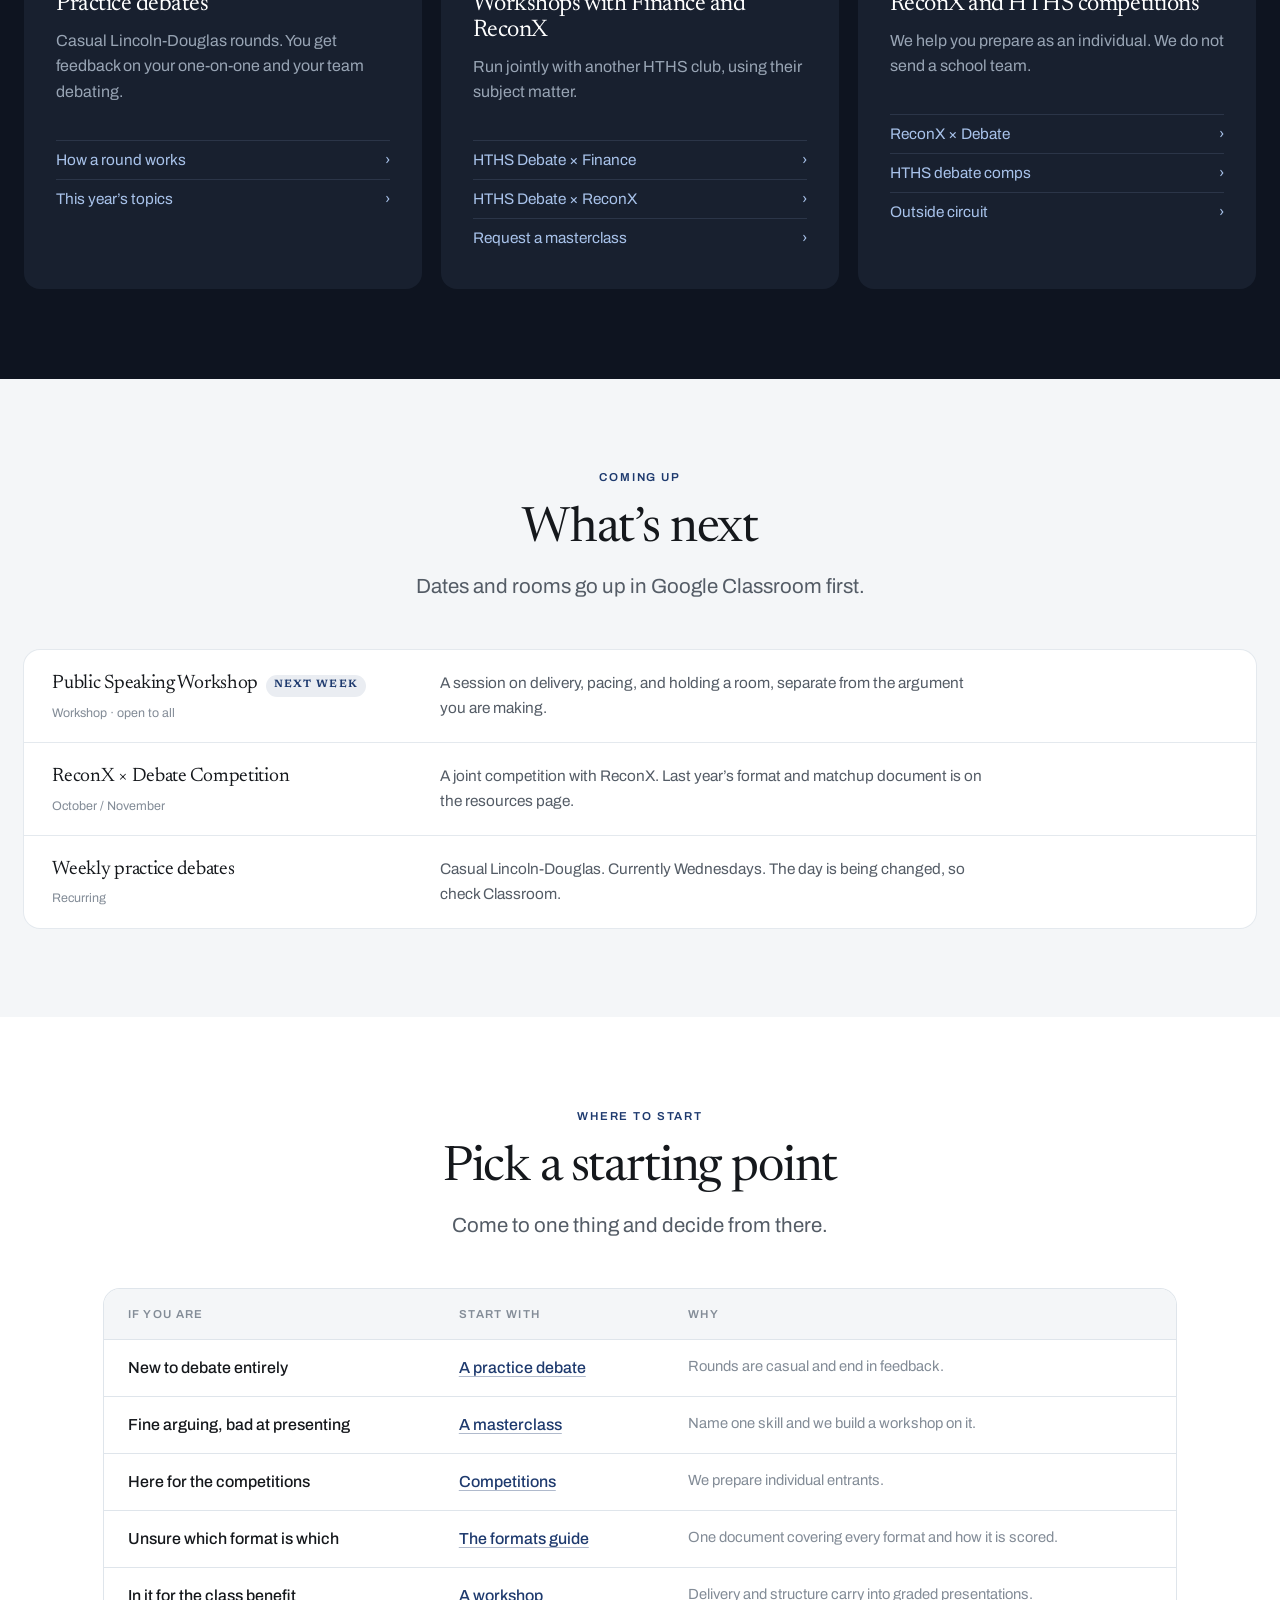
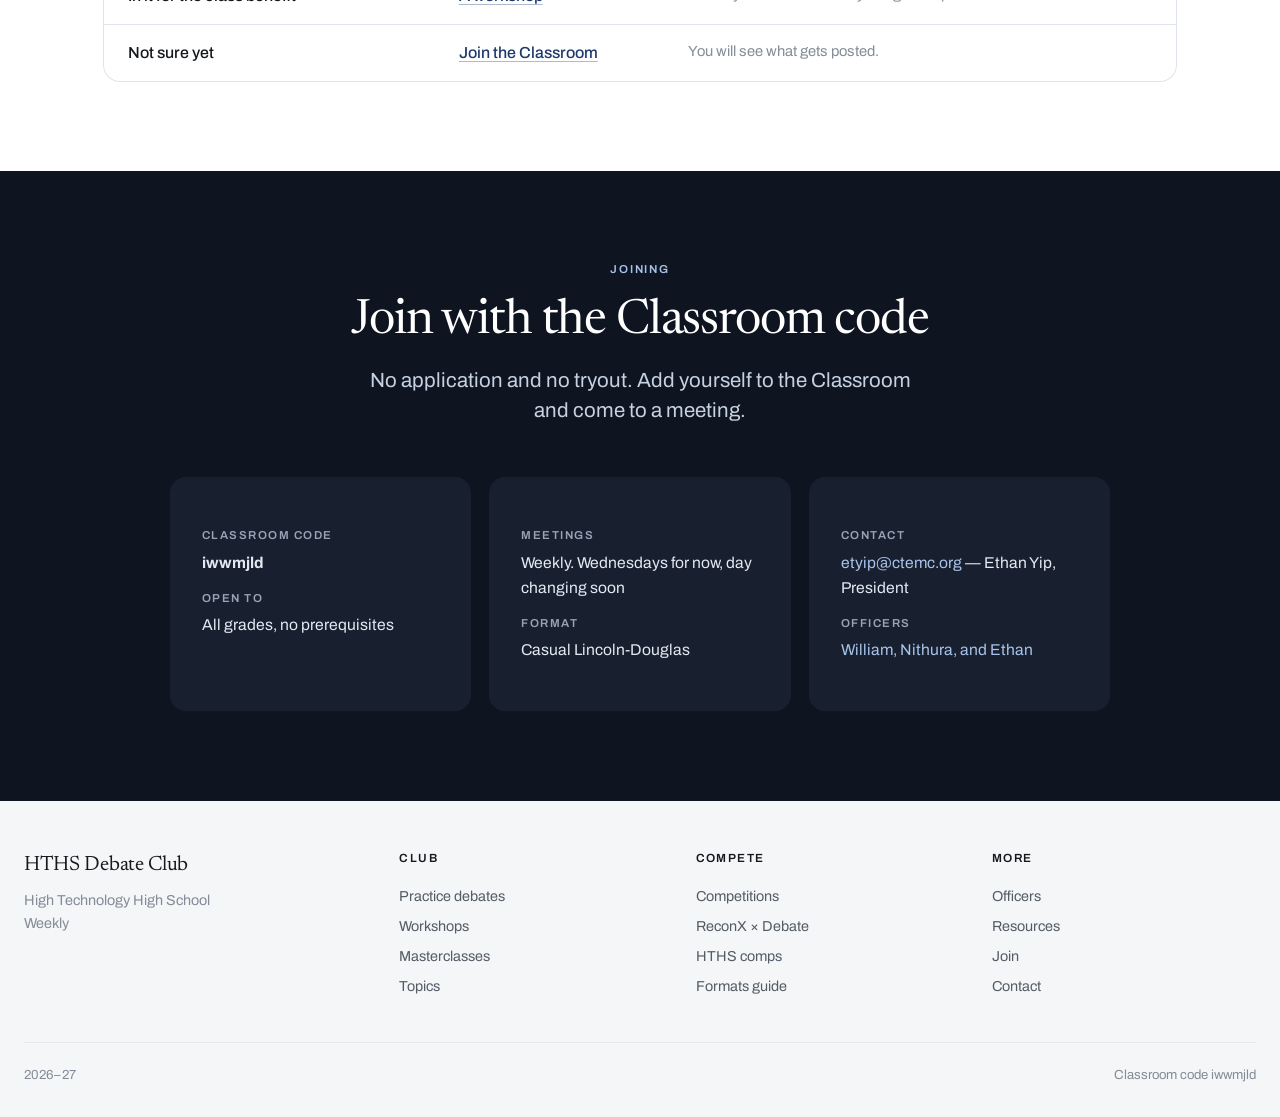
==== commit 5ab3b266: "Lead with the partner clubs; drop the president line" ====
--- a/index.html
+++ b/index.html
@@ -4,7 +4,7 @@
 <meta charset="utf-8">
 <meta name="viewport" content="width=device-width, initial-scale=1">
 <title>HTHS Debate Club</title>
-<meta name="description" content="Casual Lincoln-Douglas practice, cross-club workshops, and competition prep at High Technology High School. No experience needed.">
+<meta name="description" content="Casual Lincoln-Douglas practice, workshops with Finance and ReconX, and competition prep at High Technology High School.">
 <link rel="preconnect" href="https://fonts.googleapis.com">
 <link rel="preconnect" href="https://fonts.gstatic.com" crossorigin>
 <link href="https://fonts.googleapis.com/css2?family=Archivo:wght@400;500;600&family=Newsreader:opsz,wght@6..72,300;6..72,400;6..72,500&display=swap" rel="stylesheet">
@@ -35,7 +35,7 @@
     <div class="wrap">
       <span class="eyebrow">High Technology High School &middot; 2026&ndash;27</span>
       <h1>HTHS Debate Club</h1>
-      <p class="sub">Casual Lincoln-Douglas rounds every week, workshops with other clubs, and help preparing for competitions as an individual. You do not need experience. The president is not really a debater either.</p>
+      <p class="sub">Casual Lincoln-Douglas rounds every week, workshops with Finance and ReconX, and help preparing for competitions as an individual. No experience needed to join.</p>
       <div class="actions">
         <a class="btn" href="#join">Join the club</a>
         <a class="btn btn-2" href="activities.html">See what we do</a>
@@ -98,20 +98,22 @@
         </div>
         <div class="tile">
           <span class="kick">Cross-club</span>
-          <h3>Workshops</h3>
-          <p>Sessions run with other HTHS clubs, plus masterclasses on one skill when someone asks.</p>
+          <h3>Workshops with Finance and ReconX</h3>
+          <p>Run jointly with another HTHS club, using their subject matter.</p>
           <ul>
-            <li><a href="activities.html#workshops">Workshop series <span>&rsaquo;</span></a></li>
+            <li><a href="activities.html#workshops">HTHS Debate &times; Finance <span>&rsaquo;</span></a></li>
+            <li><a href="activities.html#workshops">HTHS Debate &times; ReconX <span>&rsaquo;</span></a></li>
             <li><a href="activities.html#masterclass">Request a masterclass <span>&rsaquo;</span></a></li>
           </ul>
         </div>
         <div class="tile">
           <span class="kick">Optional</span>
-          <h3>Competitions</h3>
+          <h3>ReconX and HTHS competitions</h3>
           <p>We help you prepare as an individual. We do not send a school team.</p>
           <ul>
-            <li><a href="competitions.html">Competition suggestions <span>&rsaquo;</span></a></li>
             <li><a href="competitions.html#reconx">ReconX &times; Debate <span>&rsaquo;</span></a></li>
+            <li><a href="competitions.html#hths">HTHS debate comps <span>&rsaquo;</span></a></li>
+            <li><a href="competitions.html#outside">Outside circuit <span>&rsaquo;</span></a></li>
           </ul>
         </div>
       </div>
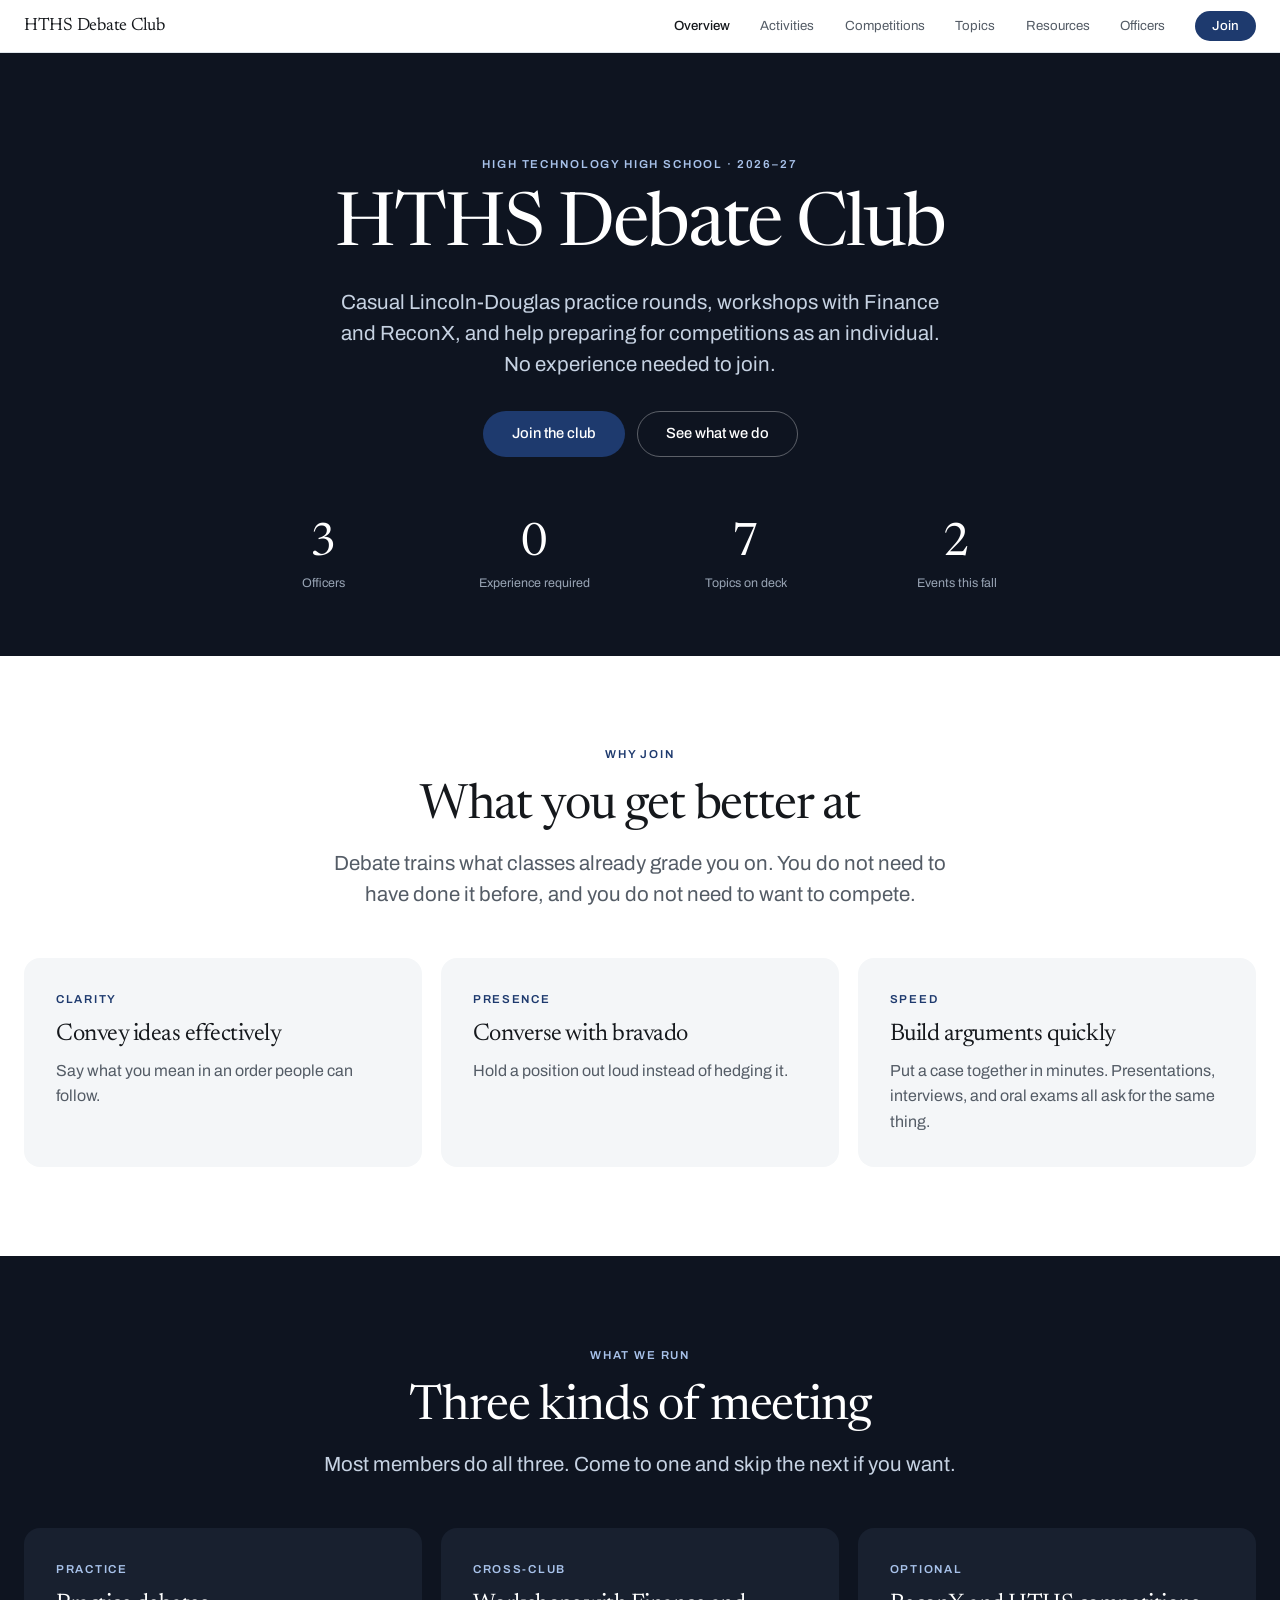
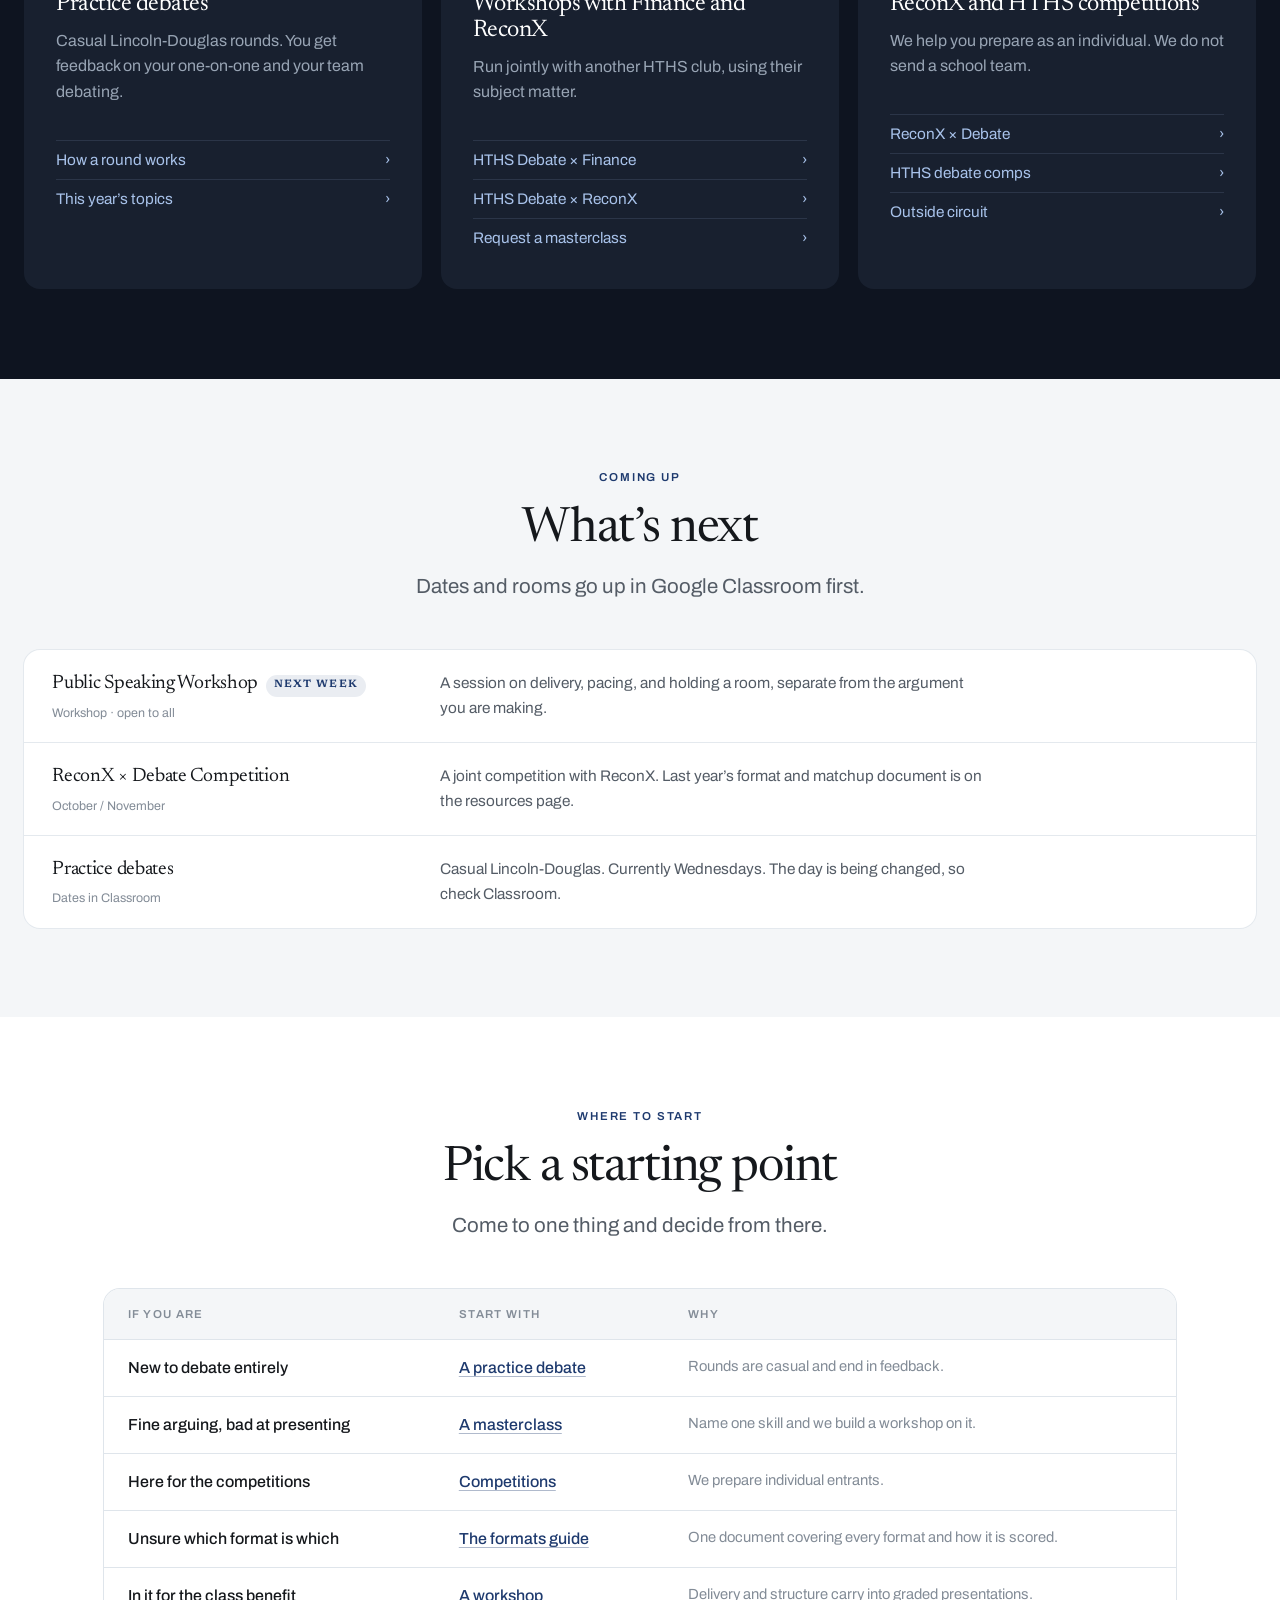
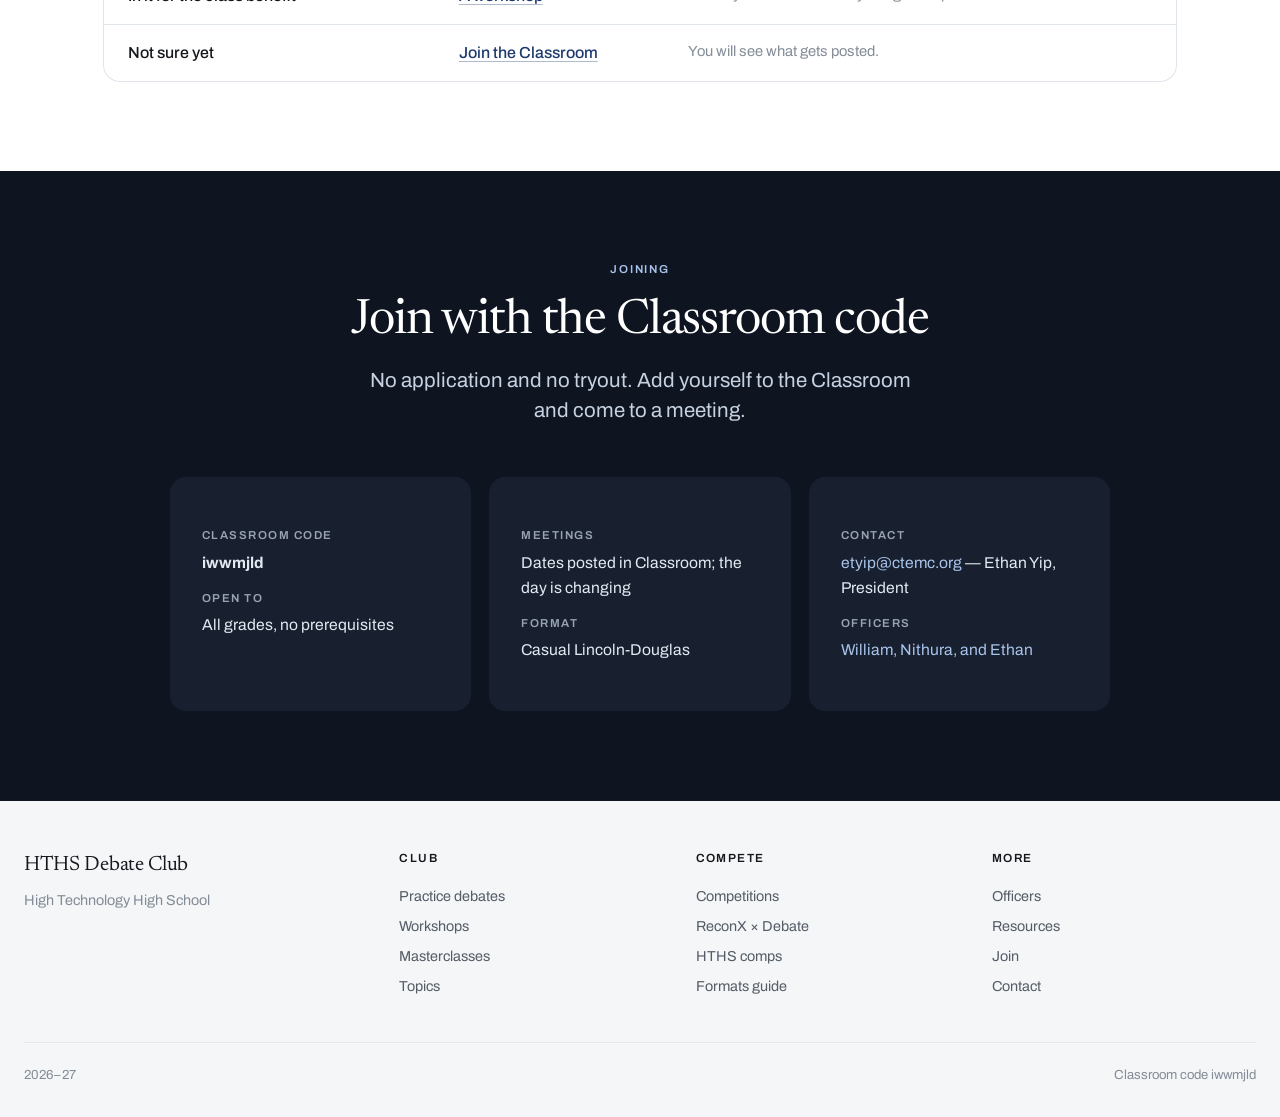
==== commit da3f3777: "Name the clubs and documents in headings; drop weekly cadence claim" ====
--- a/index.html
+++ b/index.html
@@ -35,7 +35,7 @@
     <div class="wrap">
       <span class="eyebrow">High Technology High School &middot; 2026&ndash;27</span>
       <h1>HTHS Debate Club</h1>
-      <p class="sub">Casual Lincoln-Douglas rounds every week, workshops with Finance and ReconX, and help preparing for competitions as an individual. No experience needed to join.</p>
+      <p class="sub">Casual Lincoln-Douglas practice rounds, workshops with Finance and ReconX, and help preparing for competitions as an individual. No experience needed to join.</p>
       <div class="actions">
         <a class="btn" href="#join">Join the club</a>
         <a class="btn btn-2" href="activities.html">See what we do</a>
@@ -88,7 +88,7 @@
 
       <div class="tiles t-3">
         <div class="tile">
-          <span class="kick">Weekly</span>
+          <span class="kick">Practice</span>
           <h3>Practice debates</h3>
           <p>Casual Lincoln-Douglas rounds. You get feedback on your one-on-one and your team debating.</p>
           <ul>
@@ -138,7 +138,7 @@
           <p class="desc">A joint competition with ReconX. Last year&rsquo;s format and matchup document is on the resources page.</p>
         </a>
         <a class="card-row" href="activities.html#practice">
-          <div><span class="nm">Weekly practice debates</span><span class="tag">Recurring</span></div>
+          <div><span class="nm">Practice debates</span><span class="tag">Dates in Classroom</span></div>
           <p class="desc">Casual Lincoln-Douglas. Currently Wednesdays. The day is being changed, so check Classroom.</p>
         </a>
       </div>
@@ -184,7 +184,7 @@
         </div>
         <div class="tile">
           <dl>
-            <dt>Meetings</dt><dd>Weekly. Wednesdays for now, day changing soon</dd>
+            <dt>Meetings</dt><dd>Dates posted in Classroom; the day is changing</dd>
             <dt>Format</dt><dd>Casual Lincoln-Douglas</dd>
           </dl>
         </div>
@@ -205,7 +205,7 @@
     <div class="foot-grid">
       <div class="bl">
         <strong>HTHS Debate Club</strong>
-        High Technology High School<br>Weekly
+        High Technology High School
       </div>
       <div>
         <span class="ttl">Club</span>
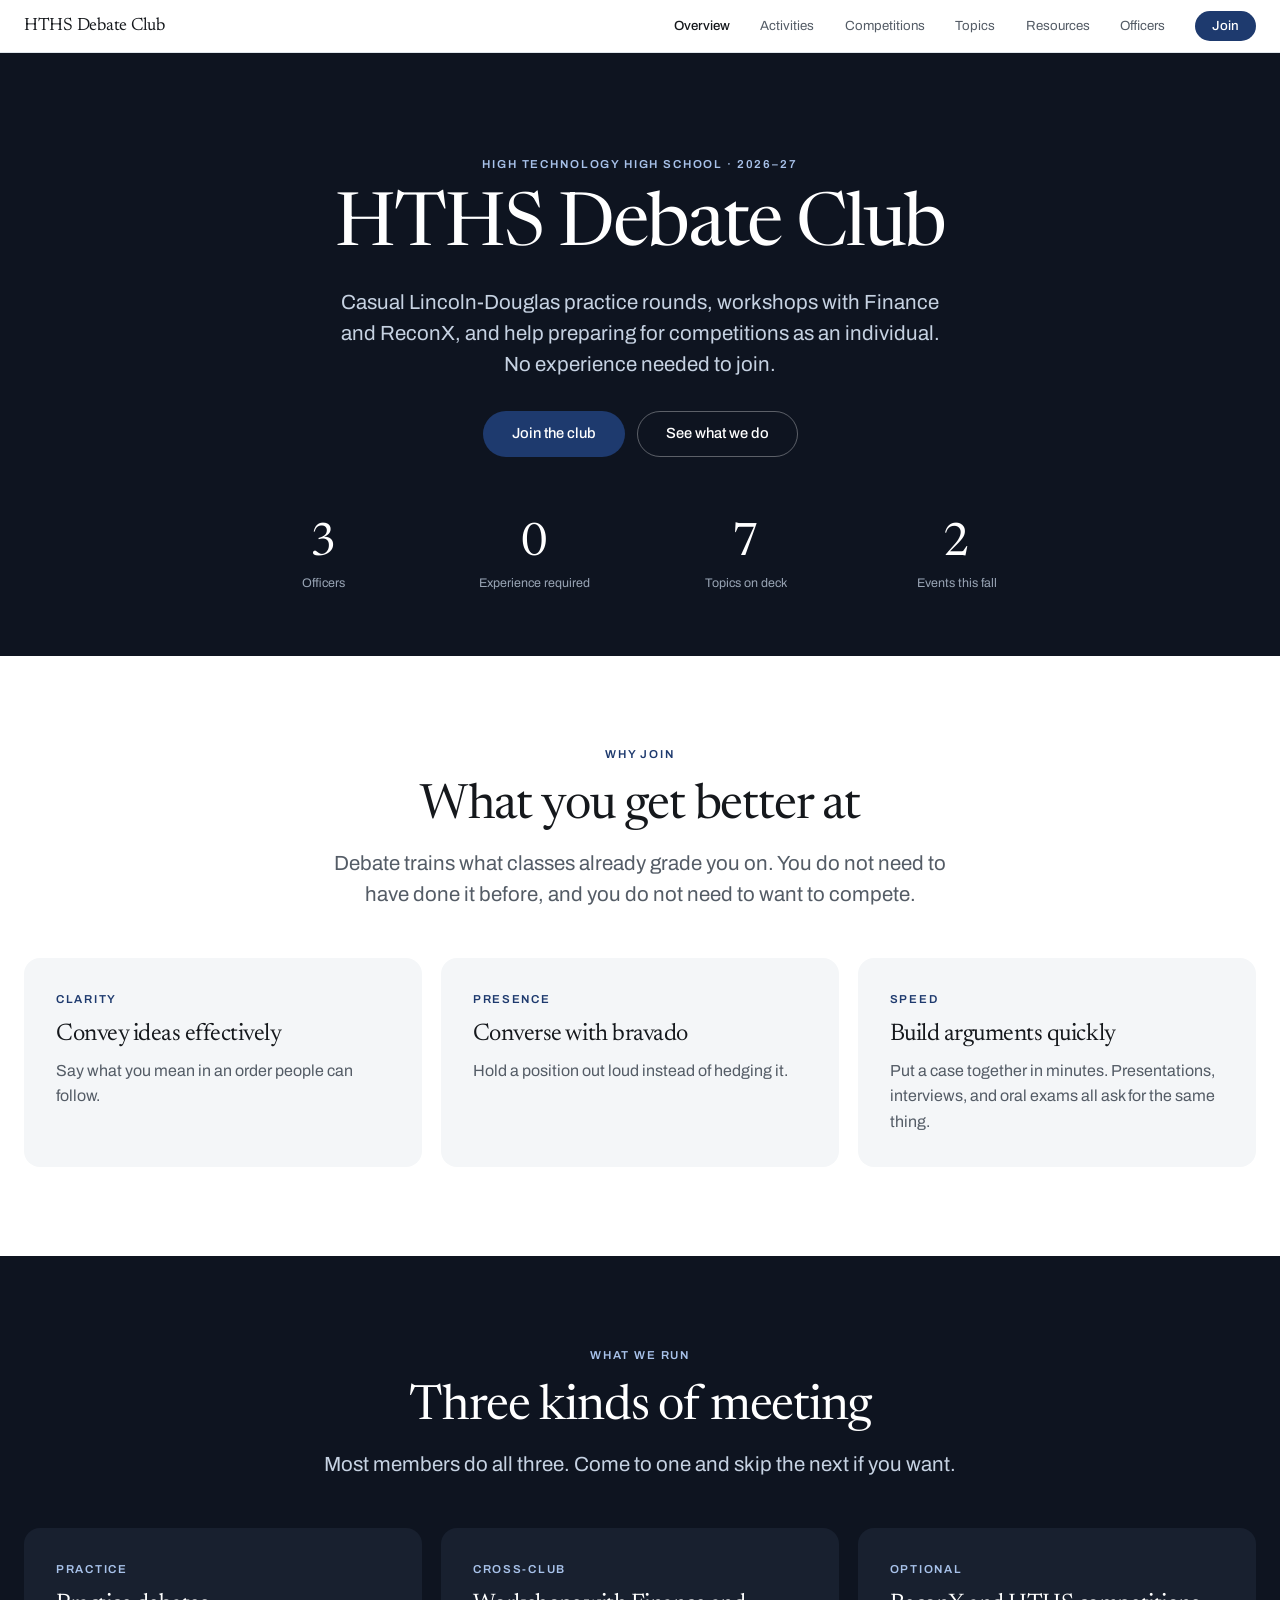
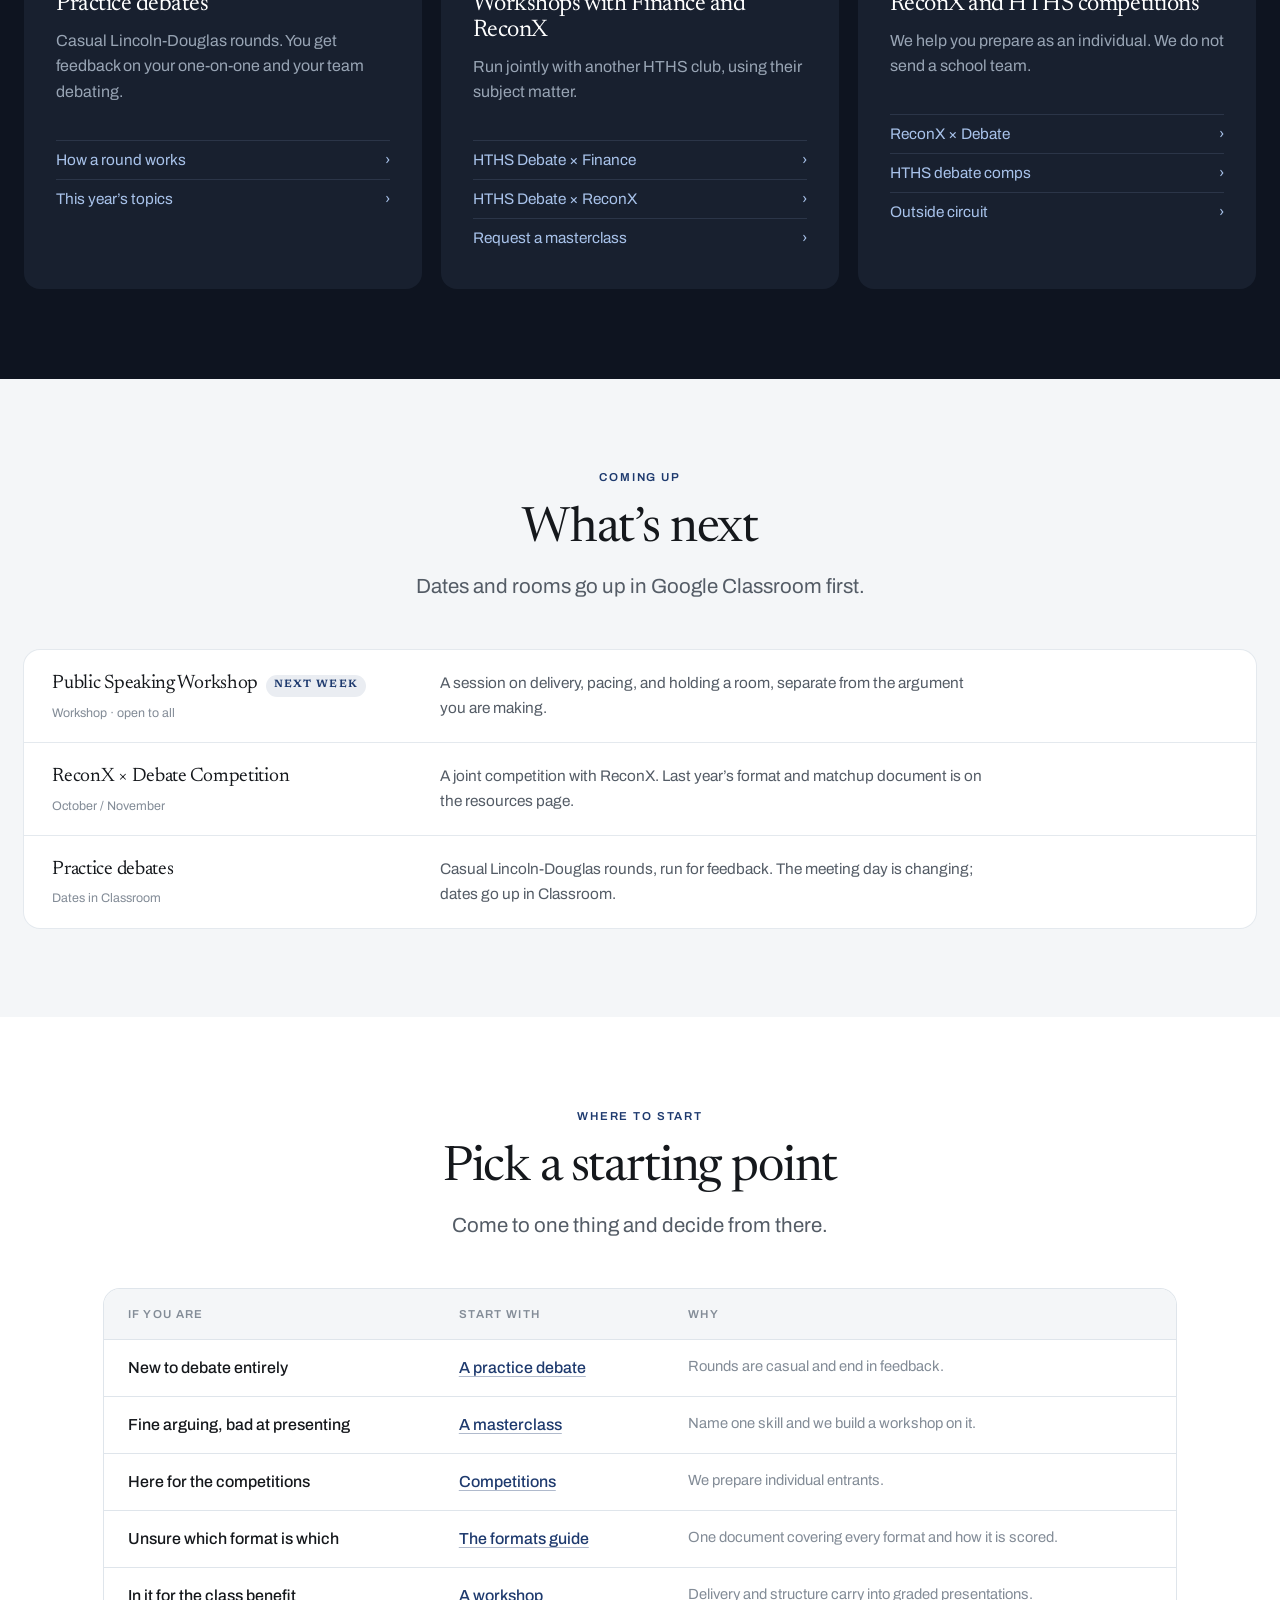
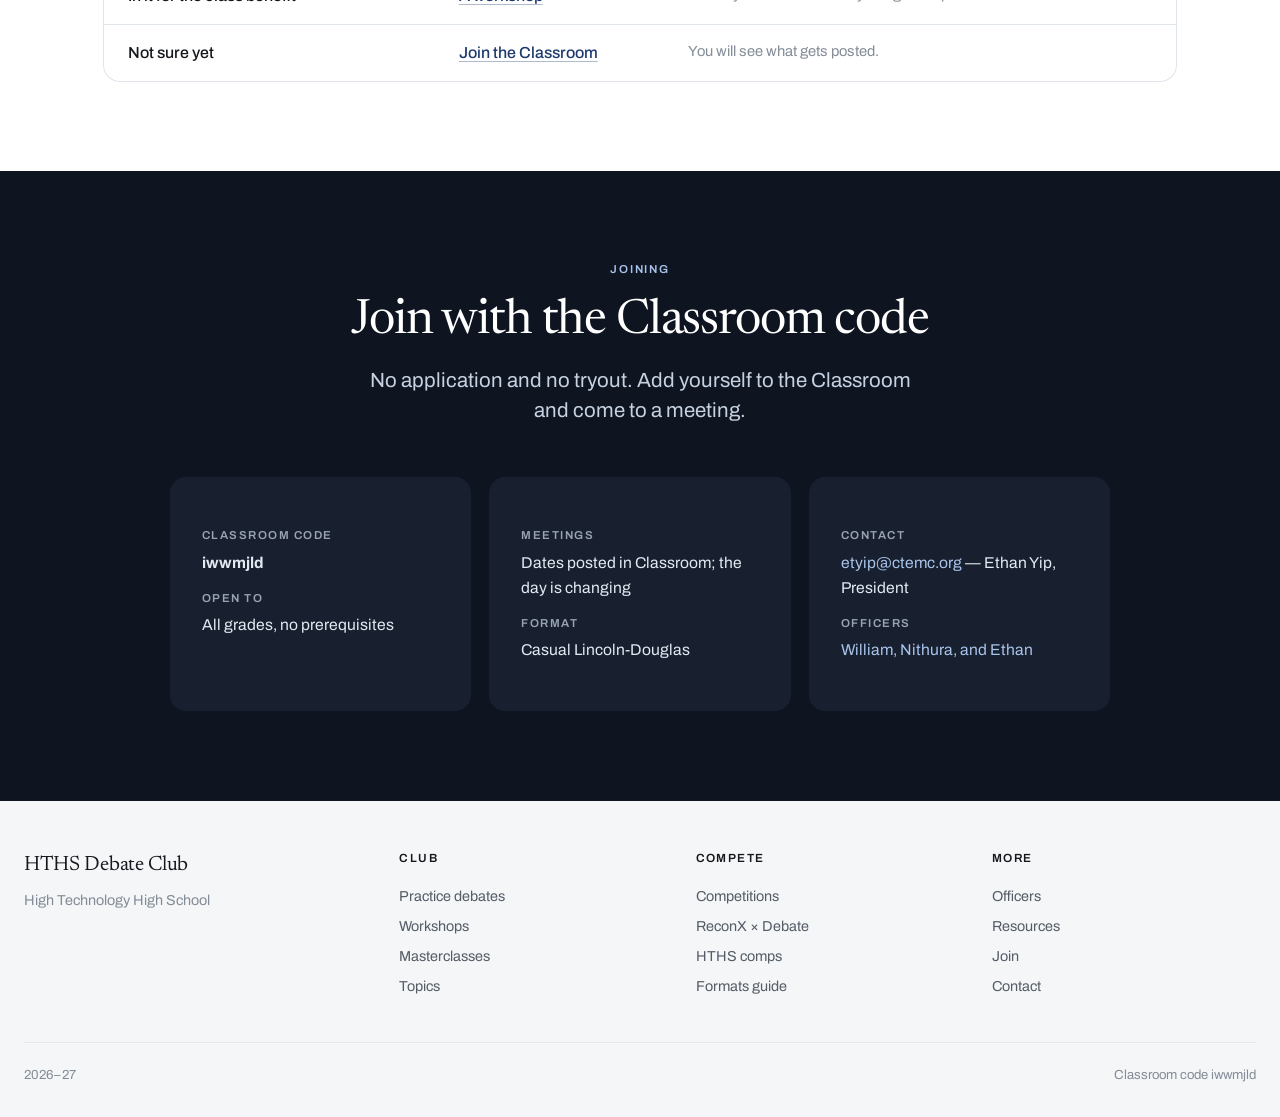
==== commit 522e36f1: "Drop Wednesday references; schedule lives in Classroom" ====
--- a/index.html
+++ b/index.html
@@ -139,7 +139,7 @@
         </a>
         <a class="card-row" href="activities.html#practice">
           <div><span class="nm">Practice debates</span><span class="tag">Dates in Classroom</span></div>
-          <p class="desc">Casual Lincoln-Douglas. Currently Wednesdays. The day is being changed, so check Classroom.</p>
+          <p class="desc">Casual Lincoln-Douglas rounds, run for feedback. The meeting day is changing; dates go up in Classroom.</p>
         </a>
       </div>
     </div>
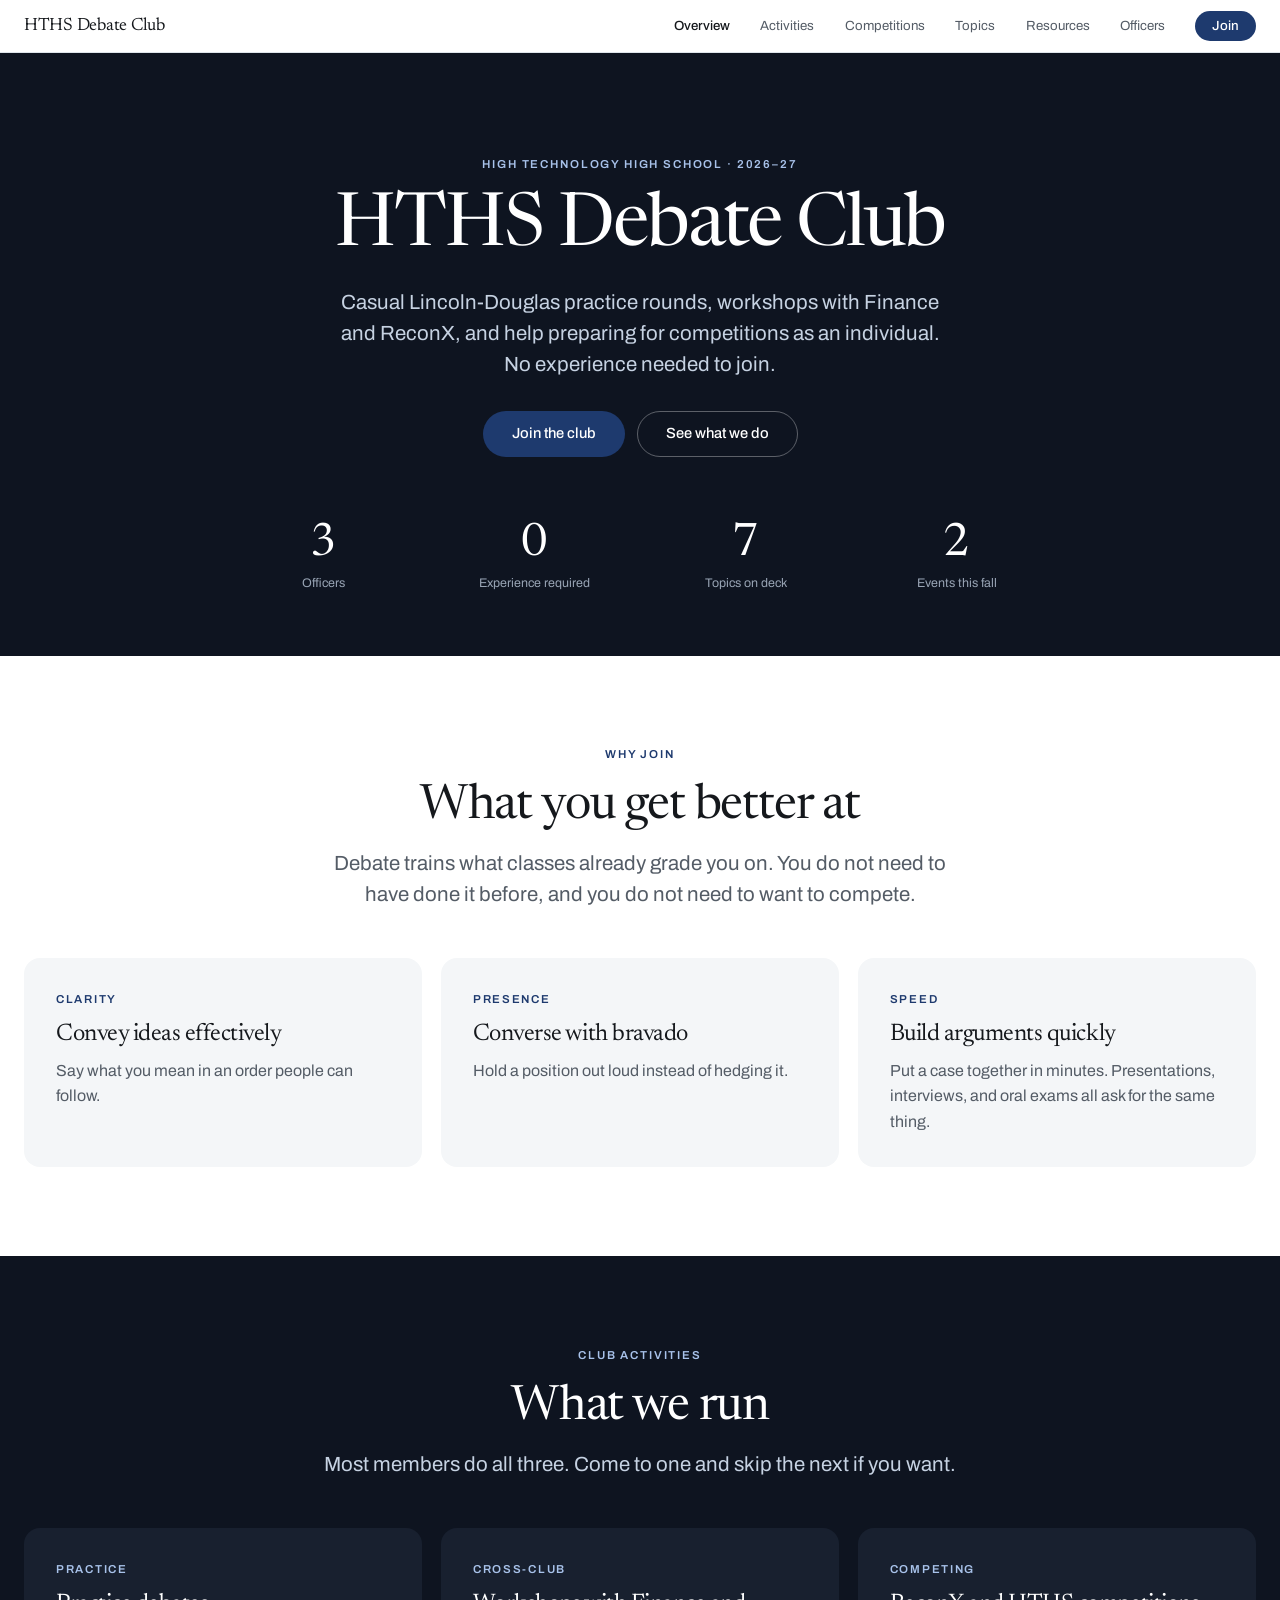
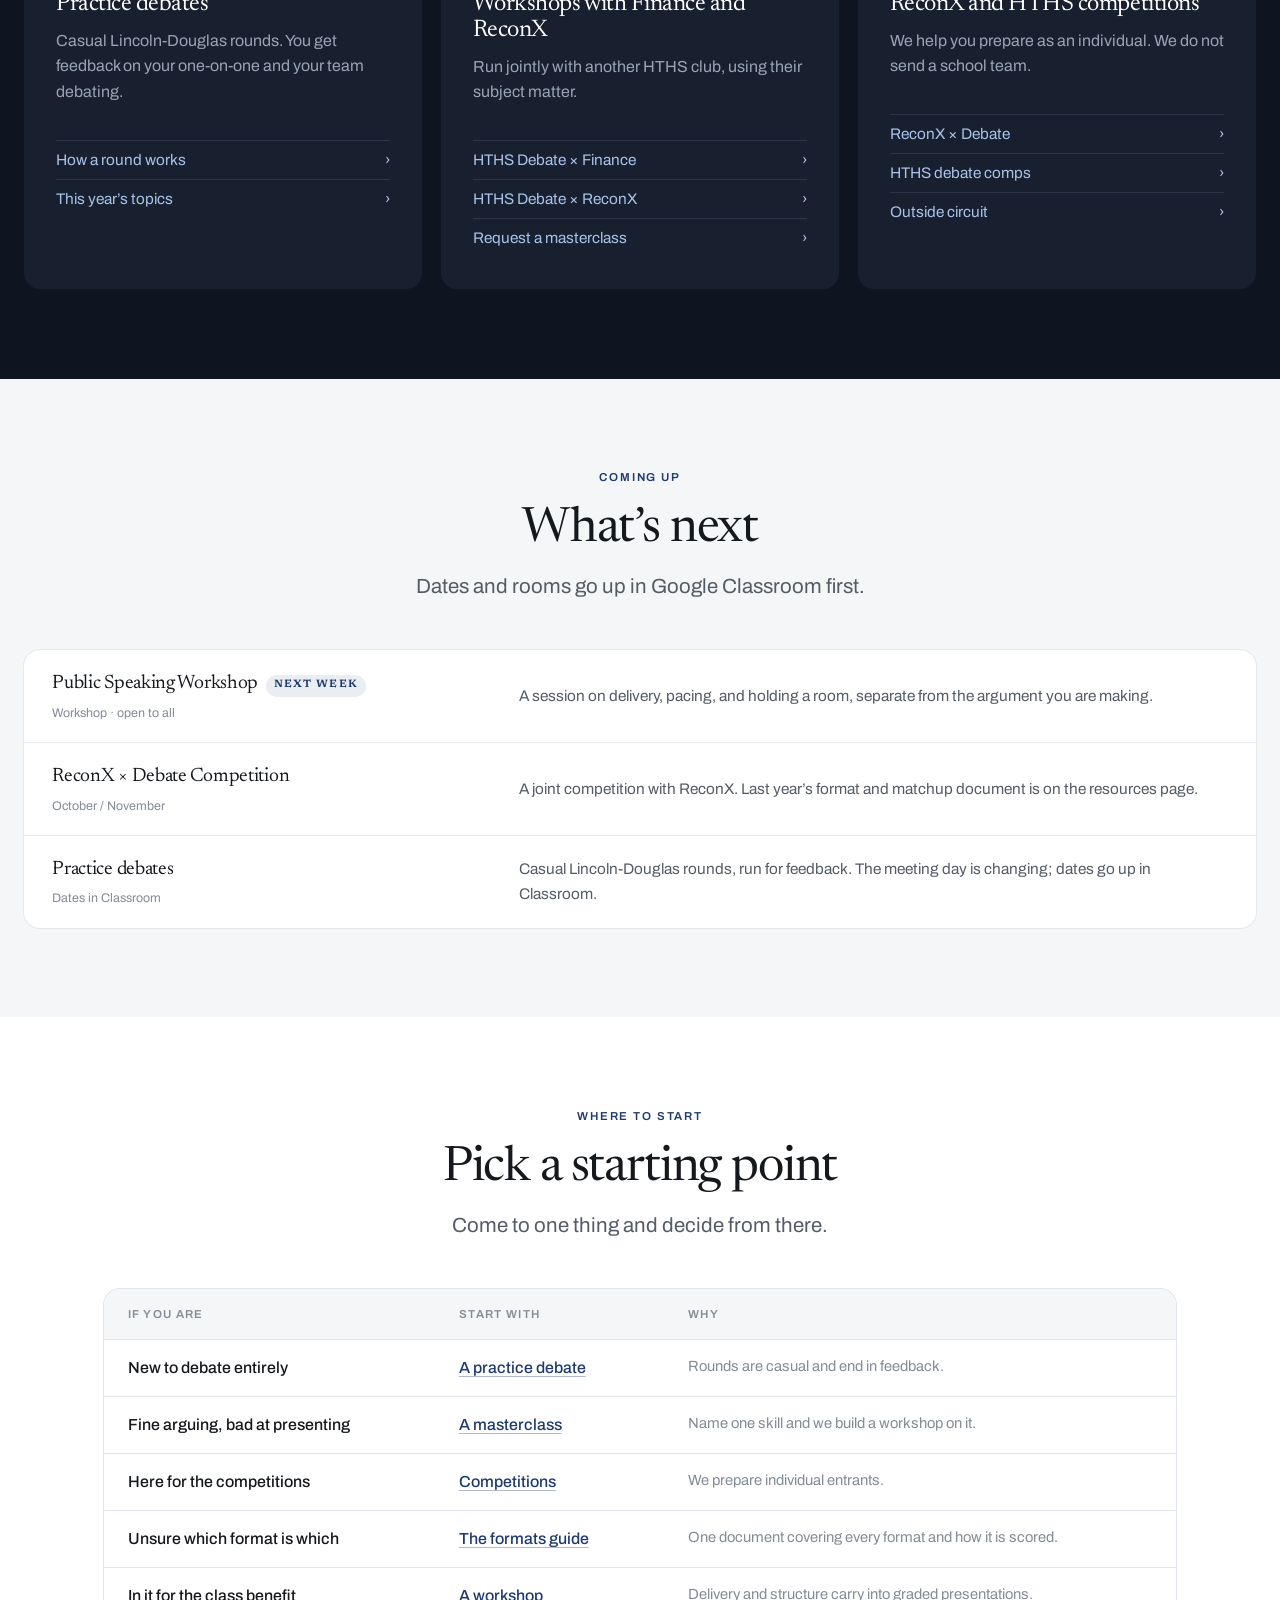
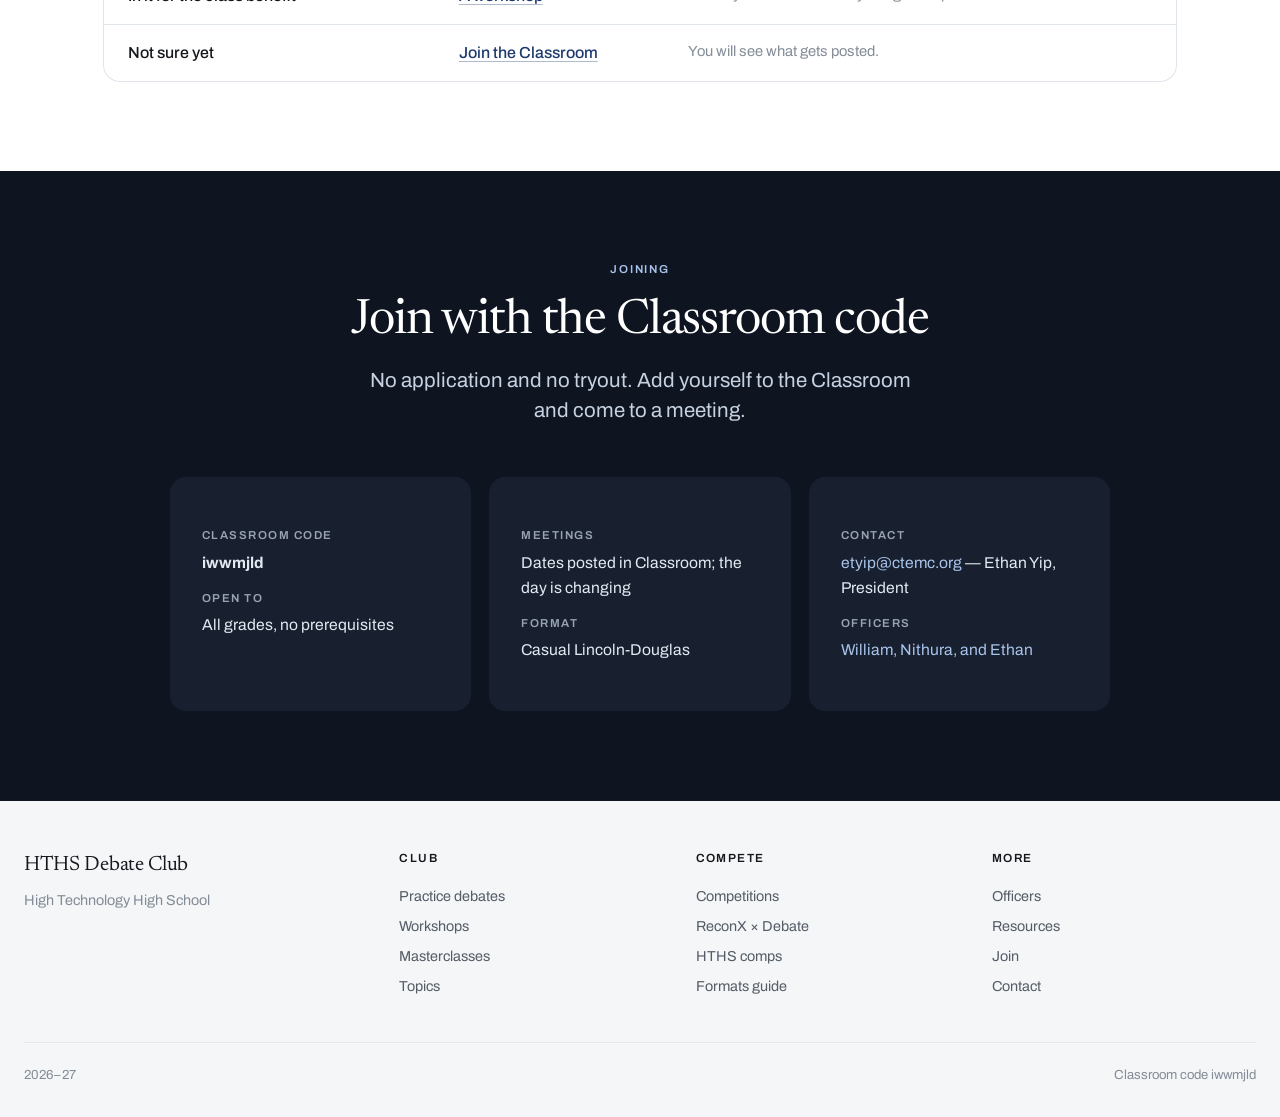
==== commit 950a07eb: "Cohesion pass: one heading system, single-axis labels, fix dead card-row column" ====
--- a/index.html
+++ b/index.html
@@ -81,8 +81,8 @@
   <section class="sec dark">
     <div class="wrap-wide">
       <div class="hgroup center">
-        <span class="eyebrow">What we run</span>
-        <h2>Three kinds of meeting</h2>
+        <span class="eyebrow">Club activities</span>
+        <h2>What we run</h2>
         <p class="sub">Most members do all three. Come to one and skip the next if you want.</p>
       </div>
 
@@ -107,7 +107,7 @@
           </ul>
         </div>
         <div class="tile">
-          <span class="kick">Optional</span>
+          <span class="kick">Competing</span>
           <h3>ReconX and HTHS competitions</h3>
           <p>We help you prepare as an individual. We do not send a school team.</p>
           <ul>
--- a/style.css
+++ b/style.css
@@ -159,7 +159,7 @@
 .grey .card{box-shadow:0 0 0 1px var(--grey-2)}
 .dark .card{background:var(--black-2);box-shadow:none}
 .card-row{
-  display:grid;grid-template-columns:minmax(0,1fr) minmax(0,1.5fr) minmax(0,.6fr);
+  display:grid;grid-template-columns:minmax(0,1fr) minmax(0,1.6fr);
   gap:1.5rem;align-items:center;padding:1.15rem clamp(1.3rem,2.2vw,1.9rem);
   border-top:1px solid var(--line);
 }
@@ -172,7 +172,6 @@
 .card-row .tag{display:block;font-size:.78rem;color:var(--soft);margin-top:.25rem}
 .card-row .desc{margin:0;color:var(--body);font-size:.96rem}
 .dark .card-row .desc{color:#98A4B4}
-.card-row .who{font-size:.86rem;color:var(--soft);text-align:right}
 .badge{
   display:inline-block;font-size:.66rem;font-weight:600;letter-spacing:.1em;text-transform:uppercase;
   color:var(--navy);background:rgba(30,58,110,.09);padding:.16rem .5rem;border-radius:999px;margin-left:.5rem;
@@ -287,7 +286,6 @@
   .t-3{grid-template-columns:1fr}
   .detail{grid-template-columns:1fr;gap:1.5rem}
   .card-row{grid-template-columns:1fr;gap:.6rem;align-items:start}
-  .card-row .who{text-align:left}
   .cta-info{grid-template-columns:1fr}
   .foot-grid{grid-template-columns:1fr 1fr}
   .foot .bl{grid-column:1 / -1}
